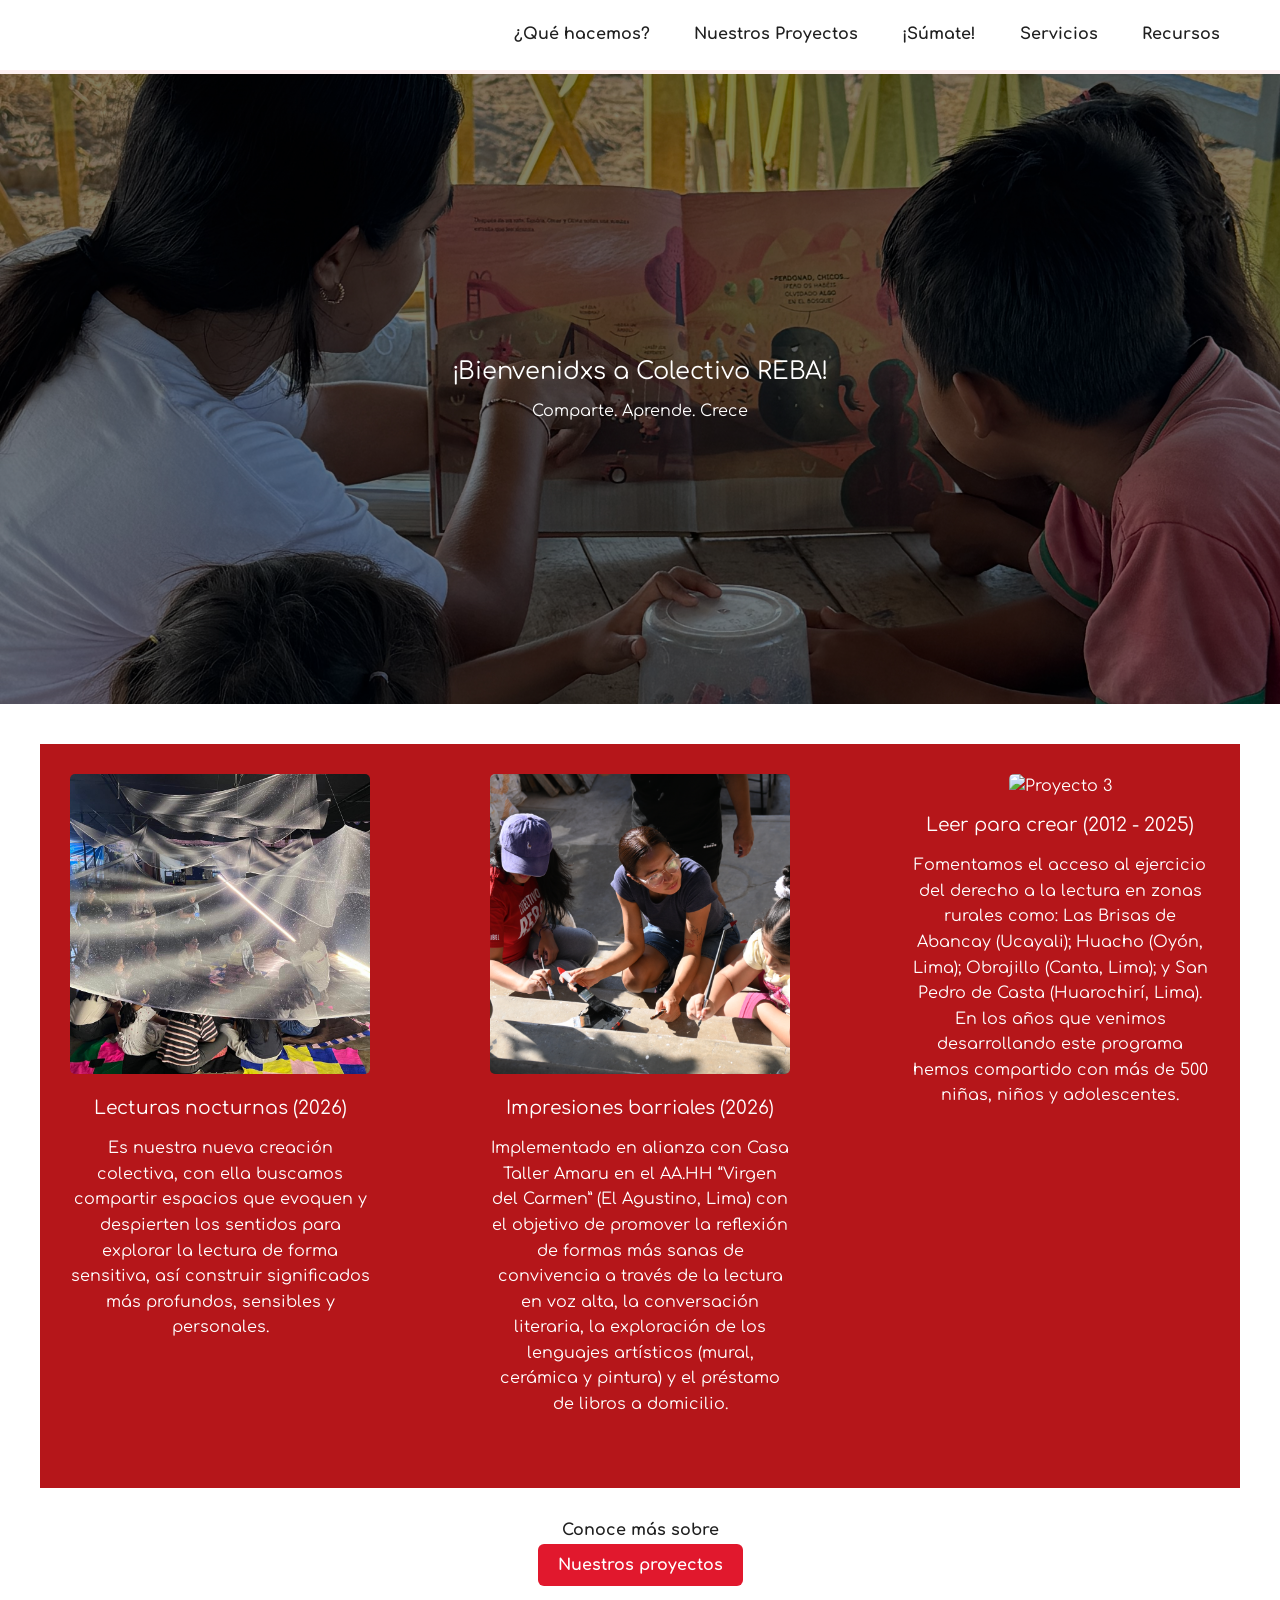
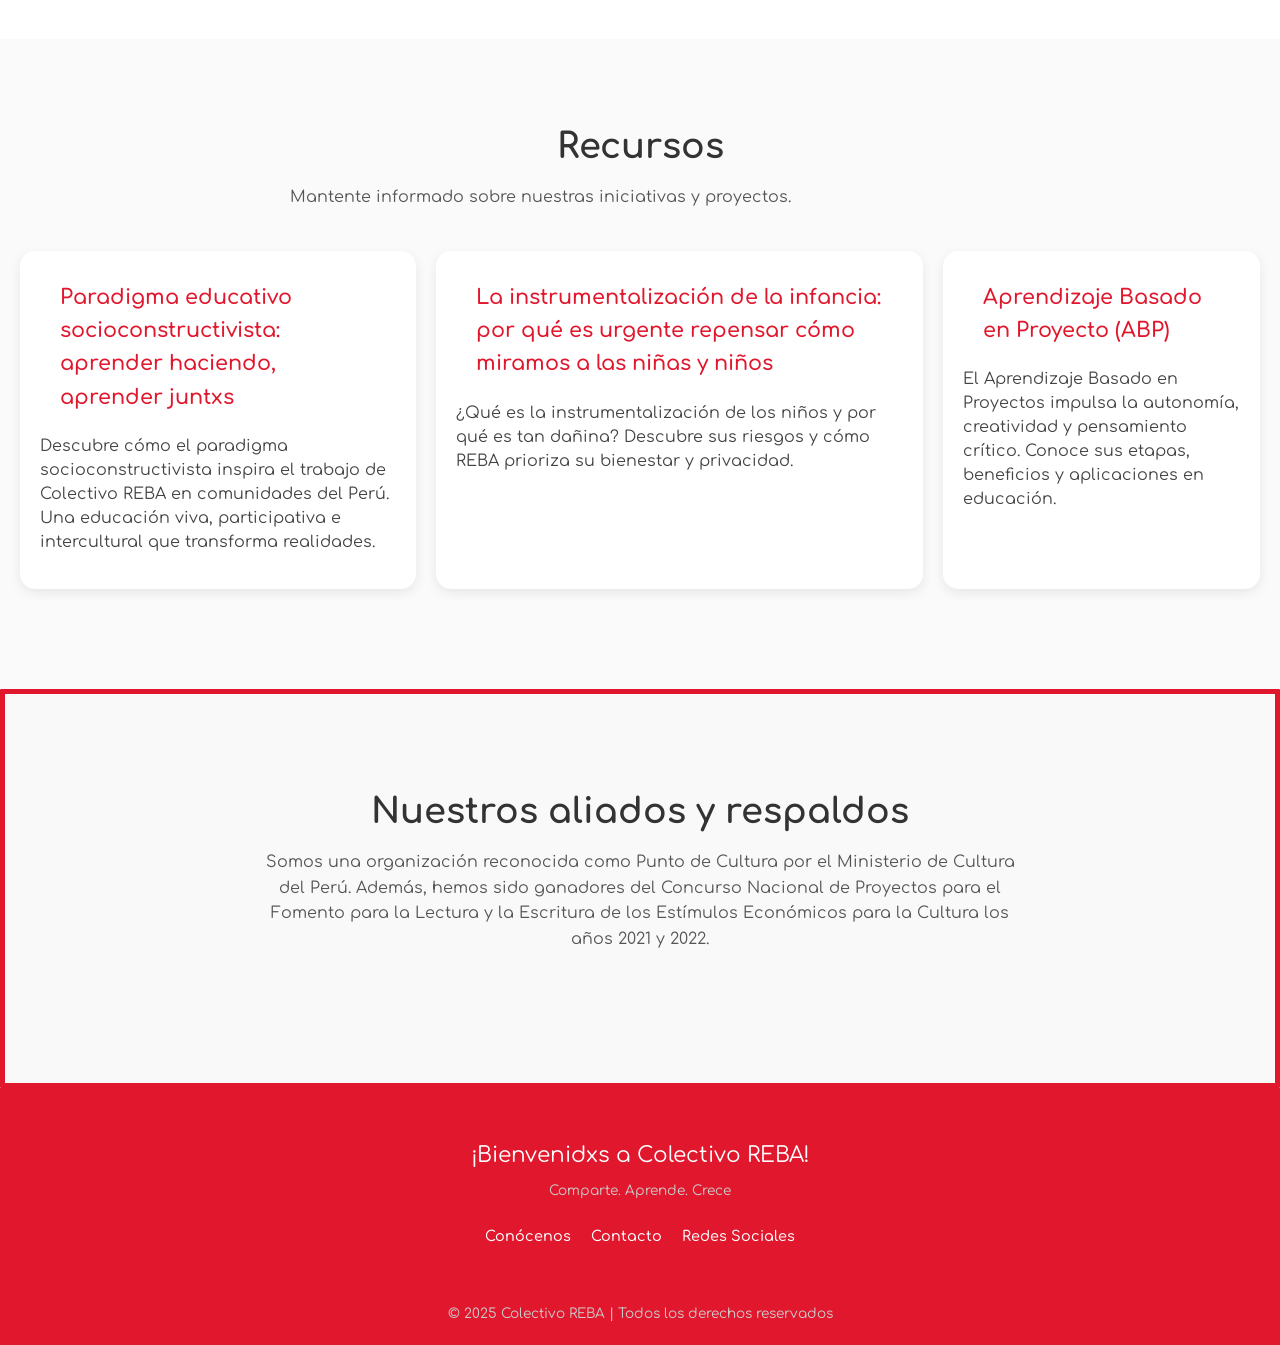
==== index.html @ f4b9afaa "Update content and styles for '¿Qué hacemos?' section and add 'Sobre Colectivo REBA' section" ====
<!DOCTYPE html>
<html lang="es">

<head>
    <meta charset="UTF-8">
    <meta name="viewport" content="width=device-width, initial-scale=1.0">
    <title>Colectivo REBA</title>
    <link rel="stylesheet" href="styles.css">
    <link rel="icon" type="image/png" href="assets/LOGO REBA E1182D.png">
</head>

<body>

    <!-- Contenedor general -->


    <!-- Header -->
    <header>
        <div class="logo">

            <img src="assets/LOGO REBA E1182D.png" alt="">

        </div>

        <button class="menu-toggle" aria-controls="main-nav" aria-expanded="false" aria-label="Abrir menú">
            <span class="hamburger"></span>
        </button>

        <nav id="main-nav" aria-hidden="true">
            <a href="quehacemos.html">¿Qué hacemos?</a>
            <a href="proyectos.html">Nuestros Proyectos</a>
            <a href="sumate.html">¡Súmate!</a>
            <a href="servicios.html">Servicios</a>
            <!-- <a href="mercadillo.html">Mercadillo REBA</a> -->
            <a href="recursos.html">Recursos</a>

        </nav>
    </header>

    <!-- Sección Hero -->
    <section class="hero hero-home">
        <div class="hero-content">
            <h1>¡Bienvenidxs a Colectivo REBA!</h1>
            <p>Comparte. Aprende. Crece</p>
            <!--  <a href="#" class="button" id="open">¡DONAR!</a>
            <div class="modal-container" id="modal-container">
                <div class="modal">
                    <img src="assets/dona.jpeg" alt="">
                    <button class="button" id="close">CERRAR</button> -->
        </div>

        </div>
        </div>
        <!-- <img src="assets/IMG_9370.jpg" alt="Imagen Representativa"> -->
    </section>

    <!-- Sección de proyectos -->
    <section class="projects">
        <div class="cards">
            <div class="card">
                <img src="assets/lecturas_noc_1.jpeg" alt="Proyecto 1">
                <h3> <b> Lecturas nocturnas (2026) </b></h3>
                <p> Es nuestra nueva creación colectiva, con ella buscamos compartir espacios que evoquen y despierten los sentidos para explorar la lectura de forma sensitiva, así construir significados más profundos, sensibles y personales.</p>
            </div>
            <div class="card">
                <img src="assets/impresiones_1.JPG" alt="Proyecto 2">
                <h3> <b>Impresiones barriales (2026) </b></h3>
                <p>Implementado en alianza con Casa Taller Amaru en el AA.HH “Virgen del Carmen” (El Agustino, Lima) con el objetivo de promover la reflexión de formas más sanas de convivencia a través de la lectura en voz alta, la conversación literaria, la exploración de los lenguajes artísticos (mural, cerámica y pintura) y el préstamo de libros a domicilio.</p>
            </div>
            <div class="card">
                <img src="assets/IMG_0182.jpg" alt="Proyecto 3">
                <h3> <b>Leer para crear (2012 - 2025)</b></h3>
                <p>Fomentamos el acceso al ejercicio del derecho a la lectura en zonas rurales como: Las Brisas de Abancay (Ucayali); Huacho (Oyón, Lima); Obrajillo (Canta, Lima); y San Pedro de Casta (Huarochirí, Lima). En los años que venimos desarrollando este programa hemos compartido con más de 500 niñas, niños y adolescentes.</p>
             </div>
            <div class="project-info">
                <p> Conoce más sobre </p>
                <a href="proyectos.html" class="button">Nuestros proyectos</a>
            </div>

        </div>


    </section>

    <!-- Sección Newsletter -->
    <section class="newsletter">
        <a class="newsletter-link" href="recursos.html">
            <h2>Recursos</h2>
        </a>
        <p>Mantente informado sobre nuestras iniciativas y proyectos.</p>
        <div class="newsletter-container">
            <div class="newsletter-card">
                <!-- <div class="image-placeholder"></div> -->
                <a href="noticias.html">
                    <h3>Paradigma educativo socioconstructivista: aprender haciendo, aprender juntxs
                    </h3>
                </a>
                <p>Descubre cómo el paradigma socioconstructivista inspira el trabajo de Colectivo REBA en comunidades
                    del Perú. Una educación viva, participativa e intercultural que transforma realidades.</p>
            </div>
            <div class="newsletter-card">
                <!--  <div class="image-placeholder"></div> -->
                <a href="noticias.html">
                    <h3>La instrumentalización de la infancia: por qué es urgente repensar cómo miramos a las niñas y
                        niños</h3>
                </a>
                <p>¿Qué es la instrumentalización de los niños y por qué es tan dañina? Descubre sus riesgos y cómo REBA
                    prioriza su bienestar y privacidad.</p>
            </div>
            <div class="newsletter-card">
                <!--  <div class="image-placeholder"></div>-->
                <a href="noticias.html">
                    <h3>Aprendizaje Basado en Proyecto (ABP)</h3>
                </a>
                <p>El Aprendizaje Basado en Proyectos impulsa la autonomía, creatividad y pensamiento crítico. Conoce
                    sus etapas, beneficios y aplicaciones en educación.
                </p>
            </div>
        </div>
        <!-- <form class="newsletter-form">
                <input type="email" placeholder="Ingresa tu correo" required>
                <button type="submit" class="button">Suscribirme</button>
            </form> -->
    </section>
    <!-- Alianzas y respaldos  -->
    <section class="partnerships">
        <h2>Nuestros aliados y respaldos </h2>
        <p>Somos una organización reconocida como Punto de Cultura por el
            Ministerio de Cultura del Perú. Además, hemos sido ganadores del Concurso Nacional de Proyectos para el
            Fomento para la Lectura y la Escritura de los Estímulos Económicos para la Cultura los años 2021 y 2022.
        </p>
    </section>


    <!-- Pie de página -->
    <footer>
        <section class="donation-section hero">
            <div class="logo">
                <img src="assets/LOGO REBA BLANCO.png" alt="">
            </div>

            <div class="hero-content">
                <h1>¡Bienvenidxs a Colectivo REBA!</h1>
                <p>Comparte. Aprende. Crece</p>

                <!-- 🔹 NUEVOS LINKS -->
                <div class="footer-links">
                    <a href="quehacemos.html">Conócenos</a>
                    <a href="mailto:colectivo.reba@gmail.com">Contacto</a>
                    <a href="https://www.instagram.com/colectivo_reba/?hl=es" target="_blank">Redes Sociales</a>
                </div>

                <!-- <a href="#" class="button" id="open-footer">¡DONAR!</a> 
                <div class="modal-container" id="modal-container2">
                    <div class="modal">
                       
                         <img src="assets/dona.jpeg" alt="">
                        <button class="button" id="close-footer">CERRAR</button>-->
            </div>
            </div>
            </div>
        </section>

        <p>© 2025 Colectivo REBA | Todos los derechos reservados</p>
    </footer>



    <script src="script.js" defer></script>

</body>

</html>
---- styles.css ----
@import url('https://fonts.googleapis.com/css2?family=Comfortaa:wght@300..700&display=swap');

/* Reset básico */
* {
    margin: 0;
    padding: 0;
    box-sizing: border-box;
    font-family: "Comfortaa", sans-serif;
    font-optical-sizing: auto;
    font-weight: 400;
    font-style: normal;
}

/* Estilos generales */
body {
    background: #ffffff;
    color: var(--reba-dark);
    width: 100%;
    height: auto;
    min-height: 100%;
    line-height: 1.6;
    -webkit-font-smoothing: antialiased;
}

/* Variables de color del proyecto */
:root {
    --reba-red: #E1182D;
    --reba-red-dark: #B5161A;
    --reba-dark: #1f1f1f;
    --reba-warm-1: #FFF8E6;
    --reba-warm-2: #FFF3DC;
    --reba-cool-1: #EEF7FF;
    --reba-cool-2: #E6F4FF;
    --reba-muted: #6b6b6b;
}

/* HEADER: fondo blanco y borde inferior rojo tenue (como shadow) */
header {
    display: flex;
    align-items: center;
    justify-content: space-between; /* por defecto en pantallas pequeñas se permite separación */
    gap: 16px;
    padding: 12px 16px;
    background: #ffffff;
    border-bottom: 4px solid rgba(225,24,45,0.06);
    box-shadow: 0 2px 8px rgba(0,0,0,0.03);
}

.logo img {
    width: 120px;
    height: auto;
}

nav {
    display: flex;
    gap: 20px;
}

nav a {
    text-decoration: none;
    color: var(--reba-dark);
    font-weight: 700;
    padding: 10px 12px;
    display: inline-block;
    border-radius: 6px;
}

nav a:hover, nav a.active {
    color: #D71920;
    background: rgba(225,24,45,0.06);
}

/* Nav desplegable en móvil: fondo blanco puro */
nav[aria-hidden="false"] {
    background: #ffffff; /* fondo blanco neutro */
    box-shadow: 0 8px 20px rgba(31,31,31,0.06);
    padding: 12px 16px;
    border-radius: 6px;
}

nav {
    background: transparent; /* asegurar que por defecto sea transparente */
}

nav a {
    color: var(--reba-dark);
}

nav a.active {
    color: var(--reba-red);
    background: rgba(225,24,45,0.06);
}

/* Asegurar que el botón hamburguesa se transforme claramente en una X */
.menu-toggle {
    display: none; /* sigue oculto en escritorio */
    background: transparent;
    border: none;
    cursor: pointer;
    width: 48px;
    height: 48px;
    align-items: center;
    justify-content: center;
    padding: 8px;
    z-index: 60; /* encima de otros elementos */
}

.menu-toggle .hamburger {
    width: 28px;
    height: 3px; /* barra más gruesa para mejor visibilidad */
    background: var(--reba-dark);
    display: block;
    position: relative;
    border-radius: 2px;
}

.menu-toggle .hamburger::before,
.menu-toggle .hamburger::after {
    content: '';
    position: absolute;
    left: 0;
    width: 28px;
    height: 3px;
    background: var(--reba-dark);
    border-radius: 2px;
    transition: transform 0.28s cubic-bezier(.4,0,.2,1), top 0.28s cubic-bezier(.4,0,.2,1), opacity 0.2s linear;
    display: block;
}
.menu-toggle .hamburger::before { top: -9px; }
.menu-toggle .hamburger::after  { top: 9px; }

/* Estado abierto: X claramente visible */
.menu-toggle[aria-expanded="true"] .hamburger { background: transparent; }
.menu-toggle[aria-expanded="true"] .hamburger::before {
    transform: rotate(45deg);
    top: 0;
}
.menu-toggle[aria-expanded="true"] .hamburger::after {
    transform: rotate(-45deg);
    top: 0;
}

.menu-toggle:focus-visible {
    outline: 3px solid rgba(215,25,32,0.18);
    outline-offset: 4px;
}

/* Menú móvil más compacto */
@media (max-width: 900px) {
    .menu-toggle { display: flex; }

    nav { display: none; }
    nav[aria-hidden="false"] { display: flex; flex-direction: column; gap: 8px; padding: 8px 12px; }
    header { align-items: center; }

    /* reducir padding de enlaces del nav móvil */
    nav[aria-hidden="false"] a {
        padding: 8px 10px;
        margin: 0;
        font-size: 1rem;
        text-align: center;
    }

    /* reducir espacio entre items y compactar el contenedor */
    .menu-toggle { width: 44px; height: 44px; }
}

/* HERO */
.hero {
    position: relative;
    display: flex;
    align-items: center;
    justify-content: center;
    color: white;
    text-align: center;
    min-height: 50vh;
    height: auto;
    padding: 20px 0;
    width: 100%;
    background-size: cover;
    background-position: center;
}

.hero::before {
    content: "";
    position: absolute;
    top: 0;
    left: 0;
    width: 100%;
    height: 100%;
    background: rgba(0, 0, 0, 0.5); /* Ajusta el color y la opacidad aquí */
}
/* .hero img {
    max-width: fit-content;
    height: 50vh;
} */

/* .hero-home {
    background: url('assets/IMG_9370.jpg') no-repeat center center/contain;
} */
.hero-home {
  background-image: url('assets/PORTADA.jpg');
  background-repeat: no-repeat;
  background-attachment: fixed;  
  background-position: center 50%;
}
.hero2-home{
 background-image: url('assets/quehacemos2.PNG');
  background-repeat: no-repeat;
  background-attachment: fixed;
  background-position: center center;
}
.hero3-home{
 background-image: url('assets/Horizontal\ .jpg');
  background-repeat: no-repeat;
  background-attachment: fixed;
  background-position: center center;
}

.hero4-home{
 background-image: url('assets/Original.jpeg');
  background-repeat: no-repeat;
  background-attachment: fixed;
  background-position: center center;
}

.hero5-home{
 background-image: url('assets/quehacemos_original.JPG');
  background-repeat: no-repeat;
  background-attachment: fixed;
  background-position: center center;
}
.hero-content {
    display: flex;
    padding: 20px;
    border-radius: 10px;
    position: relative;
    flex-direction: column;
    gap: 8px;
    z-index: 1; /* Para que el texto esté por encima del overlay */
    width: 90%;
    max-width: 900px;
    margin: 0 auto;
}

.hero .button {
    background-color: white;
    color: black;
    padding: 12px 20px;
    border: none;
    cursor: pointer;
    font-weight: bold;
    border-radius: 5px;
    text-transform: uppercase;
    margin-top: 20px;
    transition: background 0.3s ease;
}
.hero .button:hover {
    background-color: #D71920;
    color: white;
}

.modal-container{
    position: fixed;
    top: 0;
    left: 0;
    width: 100%;
    height: 100%;
    background: rgba(0, 0, 0, 0.8);
    display: flex;
    justify-content: center;
    align-items: center;
    visibility: hidden;
    opacity: 0;
    transition: opacity 0.3s ease, visibility 0.3s ease;
}

.show{
    pointer-events: auto;
    visibility: visible;
    opacity: 1;
}
.modal{
    background: white;
    padding: 20px;
    border-radius: 10px;
    max-width: 80%;
    max-height: 80%;
    overflow: auto;
}
.modal img{
    width: 70%;
    height: auto;
    border-radius: 10px;
}

/* SECCIÓN DE PROYECTOS */
.projects {
    padding: 40px;
    text-align: center;
    width: 100%;
}

.cards {
    display: flex;
    justify-content: space-around;
    gap: 20px;
    flex-wrap: wrap;
    background-color: var(--reba-red-dark);
}

.card {
  /*  background-color: #666;*/
    color: white;
    padding: 30px;
    width: 30%;
    text-align: center;
    border-radius: 10px;
    min-height: 500px;
}

.card img {
    width: 100%;
    aspect-ratio: 1 / 1;
    object-fit: cover;
    border-radius: 5px;
}

.card h3 {
    margin: 12px 0;
    
}
/* SECCIÓN NEWSLETTER */
.newsletter {
    text-align: left;
    padding: 80px 20px;
     background-color: #fafafa
}

.newsletter h2 {
    font-size: 2.2rem;
  color: #333;
  margin-bottom: 10px;
  font-weight: 700;
  text-align: center;
}


.newsletter p {
  color: #555;
  max-width: 700px;
  margin: 0 auto 40px auto;
  font-size: 1rem;
  line-height: 1.6;
}

.newsletter a {
  color: #E1182D;
  text-decoration: none;
  font-weight: 700;
}

.newsletter a:hover {
  text-decoration: underline;
}

/* Grid de boletines */
.newsletter-grid {
  display: flex;
  flex-wrap: wrap;
  gap: 30px;
  justify-content: flex-start;
  align-items: stretch;
  padding: 0 20px;
}

.newsletter-container {
    display: flex;
    justify-content: left;
    gap: 20px;
    margin: 20px 0;
}

.newsletter-card {
   background-color: #fff;
  border-radius: 15px;
  box-shadow: 0 4px 12px rgba(0,0,0,0.08);
  padding: 20px;
  text-align: left;
  transition: transform 0.3s ease, box-shadow 0.3s ease;
  display: flex;
  flex-direction: column;
  align-items: flex-start;
  /* text-align: left; */
}


.newsletter-card:hover {
  transform: translateY(-5px);
  box-shadow: 0 6px 18px rgba(0,0,0,0.1);
}

.newsletter-card h3 {
  color: #E1182D; /* Color institucional REBA */
  font-size: 1.3rem;
  margin-bottom: 10px;
  font-weight: 600;
    text-align: left; /* ✅ esto sí mantiene la alineación a la izquierda */
}

.newsletter-card p {
 color: #444;
  line-height: 1.5;
  margin-bottom: 15px;
  text-align: left; /* ✅ esto sí mantiene la alineación a la izquierda */
  display: block;
}

.newsletter-card a {
  display: inline-block;
  color: #fff;
  /*background-color: #E1182D;*/
  padding: 10px 20px;
  border-radius: 8px;
  text-decoration: none;
  font-weight: 500;
  transition: background 0.3s ease, color 0.3s ease;
}

.newsletter-card a:hover {
  background-color: #b71224;
  
}
.newsletter-card a:hover h3 {
  color: #fff;
}
@media (max-width: 768px) {
  .newsletter {
    padding: 60px 10px;
  }

  .newsletter h2 {
    font-size: 1.8rem;
  }

  .newsletter-card {
    padding: 20px;
  }
}
.image-placeholder {
    width: 100%;
    height: 150px;
    background-color: #ddd;
    border-radius: 5px;
    margin-bottom: 10px;
}

.newsletter-form {
    margin-top: 20px;
    display: flex;
    justify-content: center;
    gap: 10px;
    flex-wrap: wrap;
}

.newsletter-form input {
    padding: 10px;
    width: 320px;
    max-width: 100%;
    border: 1px solid #ccc;
    border-radius: 5px;
    margin-right: 10px;
}

.newsletter-form .button {
    padding: 10px 20px;
    border: none;
    background-color: #D71920;
    color: white;
    border-radius: 5px;
    cursor: pointer;
}

.newsletter-form .button:hover {
    background-color: #b5161a;
}

/* SECCIÓN DE IMÁGENES Y CÍRCULOS */
.half-moon {
    width: 100%;
    height: auto;
    object-fit: cover;
    border-radius: 5px; /* pequeño radio opcional, cambiar o quitar si no se desea */
    clip-path: none; /* asegurar que no haya recorte */
}

.image-section {
    background: transparent !important; /* sin fondo de banda */
    max-width: 1100px; /* sigue centrada */
    margin: 0 auto;
    padding: 24px 16px;
    display: flex;
    flex-wrap: wrap;
    justify-content: center;
    gap: 20px;
}

.image-box {
    background-color: #dddddd; /* fondo gris limitado a la caja */
    flex: 1 1 280px; /* base más pequeño */
    max-width: 320px; /* no se expandirá más */
    min-width: 240px;
    border-radius: 6px;
    padding: 12px;
    box-sizing: border-box;
    display: flex;
    align-items: center;
    justify-content: center;
}

.image-box img {
    width: 100%;
    height: 220px; /* altura uniforme */
    object-fit: cover; /* recorta para mantener proporción */
    border-radius: 6px;
    display: block;
}

/* Agrandar cajas en pantallas medianas/grandes */
@media (min-width: 900px) {
    .mission-content, .vision-content {
        max-width: 920px; /* más ancho para pantallas grandes */
        padding: 36px;
    }

    .image-section {
        max-width: 1400px; /* sección de imágenes más amplia */
        gap: 28px;
        padding: 32px 16px;
    }

    .image-box {
        flex: 1 1 340px;
        max-width: 420px; /* cajas de imagen más grandes */
        min-width: 300px;
        padding: 16px;
    }

    .image-box img {
        height: 300px; /* mayor altura para imágenes */
    }
}



@media (min-width: 1200px) {
    .mission-content, .vision-content {
        max-width: 1100px; /* aún más ancho en pantallas muy grandes */
        padding: 44px;
    }

    .image-section {
        max-width: 1600px;
    }

    .image-box {
        max-width: 480px;
    }

    .image-box img {
        height: 340px;
    }
}

/* SECCIÓN VIDEO */
.video-section {
    display: flex;
    justify-content: center;
    align-items: center;
    padding: 40px;
    background-color: #f5f5f5;
}

.video-section video {
    width: 80%;
    max-width: 800px;
    border-radius: 10px;
}

/* Estilos para video embebido dentro de cada proyecto */
.project-video {
    position: relative;
    width: 100%;
    padding-top: 56.25%; /* 16:9 aspect ratio */
    overflow: hidden;
    border-radius: 8px;
    background: #000;
}
.project-video iframe {
    position: absolute;
    top: 0;
    left: 0;
    width: 100%;
    height: 100%;
    border: 0;
}

@media (max-width: 600px) {
    .project-video { padding-top: 56.25%; }
}

/* SECCIÓN PASOS */
.steps {
    text-align: center;
    padding: 40px;
}

.step-container {
    display: flex;
    justify-content: center;
    gap: 30px;
    flex-wrap: wrap;
}

.step {
    width: 200px;
    text-align: center;
}

.step img {
    width: 100%;
    border-radius: 50%;
}

/* SECCIÓN TESTIMONIOS */
.testimonials {
    background-color: #333;
    color: white;
    text-align: center;
    padding: 60px 20px;
}

.testimonial-container {
    display: flex;
    justify-content: center;
    gap: 30px;
    flex-wrap: wrap;
}

.testimonial {
    background-color: #555;
    padding: 20px;
    border-radius: 10px;
    width: 40%;
    max-width: 400px;
}
.testimonial img{
    width: 50%;
    border-radius: 10%;  
}
.carousel {
    position: relative;
    width: 100%;
    max-width: 1200px;
    margin: auto;
    overflow: hidden;
}
.carousel-container {
    display: flex;
    transition: transform 0.5s ease-in-out;
    width: 100%; /* Ajuste según la cantidad de imágenes */
}

.slide {
    width: 100%;
    flex: 0 0 100%;
}
.carousel img {
    width: 100%;
    max-width: 400px;
    height: 260px;
    object-fit: cover;
    margin: 0 10px;
    border-radius: 8px;
}
.prev, .next {
    position: absolute;
    top: 50%;
    transform: translateY(-50%);
    background-color: rgba(0,0,0,0.5);
    color: white;
    border: none;
    padding: 8px 12px;
    cursor: pointer;
}
.prev { left: 10px; }
.next { right: 10px; }

.dots { margin-top: 12px; }
.dot { width: 10px; height: 10px; background: gray; display: inline-block; margin: 0 6px; border-radius: 50%; cursor: pointer; }
.dot.active { background: black; }

.products {
    padding: 20px;
    text-align: center;
}
.product-grid {
    display: grid;
    grid-template-columns: repeat(4, 1fr);
    gap: 20px;
    max-width: 1200px;
    margin: auto;
}
.product {
    background: #f5f5f5;
    padding: 15px;
    border-radius: 10px;
    box-shadow: 0 4px 6px rgba(0, 0, 0, 0.1);
}
.product img {
    width: 100%;
    border-radius: 10px;
}
.product button {
    margin-top: 10px;
    padding: 10px;
    background: black;
    color: white;
    border: none;
    cursor: pointer;
    border-radius: 5px;
}
.product button:hover {
    background: gray;
}

/* Estilos específicos para los proyectos (reemplazan el uso previo de .product) */
.project {
    background: #f5f5f5;
    padding: 16px;
    border-radius: 10px;
    box-shadow: 0 6px 14px rgba(0,0,0,0.06);
    display: flex;
    flex-direction: column;
    gap: 12px;
    text-align: left;
    height: min-content;
}

.project h3 {
    margin: 6px 0;
    font-size: 1.1rem;
    color: var(--reba-dark);
}

.project .short-desc {
    color: var(--reba-muted);
    font-size: 0.98rem;
}

.project .full-desc {
    color: var(--reba-dark);
    font-size: 0.95rem;
}

/* Carrusel dentro de cada proyecto: por defecto muestra una imagen grande; al hover/focus muestra 3 miniaturas */
.project-carousel {
    position: relative;
   width: 100%;
   /* height: 50%; */
  overflow: hidden;
  border-radius: 12px;
  /* margin-top: 8px; */
  background: #eaeaea;
}

.project-carousel .carousel-images {
    display: flex;
    /* gap: 8px; */
    transition: transform 0.8s ease;
    /* will-change: transform; */
    width: 100%;
    height: 100%;
}

.project-carousel .carousel-images img {
    
  flex: 0 0 100%;
  flex-shrink: 0;
  width: 50px;
  height: 50rem; /* 🔹 No fuerza altura */
  object-fit: cover;
  border-radius: 6px;
  display: block;
}
.carousel-dots {
  display: flex;
  justify-content: center;
  gap: 6px;
  position: absolute;
  bottom: 10px;
  width: 100%;
}

.carousel-dot {
  width: 10px;
  height: 10px;
  border-radius: 50%;
  background-color: rgba(255, 255, 255, 0.6);
  cursor: pointer;
  transition: background-color 0.3s ease;
}

.carousel-dot.active {
  background-color: rgba(255, 255, 255, 0.95);
}


@media (max-width: 600px) {
    .project-carousel { height: 160px; }
    .project-carousel .carousel-images img { height: 160px; }
}

/* SECCIÓN MISIÓN Y VISIÓN */
/* SECCIÓN ABOUT */
.about {
    background: #e6e6e6;
    color: var(--reba-dark);
    padding: 48px 16px;
    border-top: 1px solid rgba(0,0,0,0.04);
}

.about-content {
    background: inherit;
    max-width: 1100px;
    margin: 0 auto;
    padding: 28px;
    border-radius: 8px;
    box-shadow: 0 6px 18px rgba(31,31,31,0.04);
}

.about-content h2 {
    font-weight: 800;
    font-size: 1.8rem;
    color: var(--reba-red);
    margin-bottom: 12px;
}

.about-content p {
    color: var(--reba-muted);
    line-height: 1.6;
    margin: 8px 0;
}
.mission, .vision {
    background: transparent !important;
    padding: 40px 16px;
}

.mission-content, .vision-content {
    background: inherit; /* mantenido por reglas previas que definen colores */
    max-width: 1100px; /* ancho limitado de la caja */
    margin: 0 auto;
    padding: 28px; /* fondo y padding internos */
    border-radius: 8px;
    box-shadow: 0 6px 18px rgba(31,31,31,0.04);
}

/* Títulos en Misión y Visión en negrita */
.mission-content h2,
.vision-content h2 {
    font-weight: 800; /* más peso para negrita marcada */
    font-size: 1.8rem;
}

@media (max-width: 600px) {
    .mission-content h2,
    .vision-content h2 {
        font-size: 1.4rem;
    }
}

/* Ajuste: hacer que las cajas de Misión/Visión coincidan con el ancho de la sección de imágenes */
.mission-content, .vision-content {
    /* ancho por defecto alineado al de .image-section */
    max-width: 1100px; /* mismo valor base que .image-section */
    margin: 0 auto;
    padding: 28px;
    border-radius: 8px;
    box-shadow: 0 6px 18px rgba(31,31,31,0.04);
}

@media (min-width: 900px) {
    .mission-content, .vision-content {
        max-width: 1400px; /* coincide con .image-section en >=900px */
        padding: 36px;
    }
}

@media (min-width: 1200px) {
    .mission-content, .vision-content {
        max-width: 1600px; /* coincide con .image-section en >=1200px */
        padding: 44px;
    }
}

/* Diferenciar ligeramente la caja de visión con otro gris */
.vision-content {
    background: #dddddd;
}

@media (max-width: 900px) {
    .mission-content, .vision-content {
        max-width: 100%;
        padding: 18px;
        box-shadow: none;
    }
    .mission, .vision { padding: 28px 0; }
}

/* Misión y Visión — fondos grises similares a las imágenes */
.mission {
    background: #e6e6e6; /* tono gris suave, similar a .image-box (#ddd) */
    color: var(--reba-dark);
    padding: 48px 16px;
    border-top: 1px solid rgba(0,0,0,0.04);
}

.vision {
    background: #dddddd; /* otro gris suave para diferenciarlas ligeramente */
    color: var(--reba-dark);
    padding: 48px 16px;
    border-top: 1px solid rgba(0,0,0,0.04);
}

@media (max-width: 600px) {
    header {
        padding: 12px 16px;
    }

    .logo img {
        width: 110px;
    }

    nav {
        flex-direction: column;
        gap: 8px;
        align-items: center;
    }

    .hero {
        padding: 36px 16px;
    }

    .hero-content h1 {
        font-size: 1.6rem;
    }

    .hero-content p {
        font-size: 1rem;
    }

    .cards, .newsletter-container, .testimonial-container {
        flex-direction: column;
        align-items: center;
    }

    .card, .newsletter-card, .testimonial, .image-box {
        width: 100%;
    }

    .product-grid {
        grid-template-columns: repeat(2, 1fr);
    }

    .newsletter-form {
        flex-direction: column;
        align-items: stretch;
    }

    .newsletter-form input, .newsletter-form .button {
        width: 100%;
    }

    footer {
        font-size: 0.9rem;
        padding: 20px;
    }

    .prev, .next {
        padding: 8px;
    }
}

/* En pantallas grandes usar todo el ancho disponible */
@media (min-width: 1200px) {
    .container {
        max-width: none; /* permitir ancho completo */
        width: 100%;
        padding: 0 24px; /* pequeño padding lateral */
    }

    header {
        padding: 12px 48px; /* menos padding izquierdo para acercar el nav al borde */
    }

    .hero {
        min-height: 70vh; /* hero más alto en pantallas grandes */
        padding: 40px 0;
    }

    .cards {
        justify-content: space-between;
    }

    .product-grid {
        max-width: none;
    }
}

/* Preferencias de reducción de movimiento (accesibilidad) */
@media (prefers-reduced-motion: reduce) {
    * {
        transition: none !important;
        animation: none !important;
    }
}

/* Pequeños ajustes para interacción táctil */
a, button, input {
    -webkit-tap-highlight-color: rgba(0,0,0,0.06);
}

/* Nuestro enfoque (estilos) */
.approach {
    padding: 40px 16px;
}

.approach-content {
    max-width: 1100px;
    margin: 0 auto;
    background: #f7f7f7;
    padding: 28px;
    border-radius: 8px;
    box-shadow: 0 6px 18px rgba(31,31,31,0.04);
    color: var(--reba-dark);
}

.approach h2 {
    color: var(--reba-red);
    margin-bottom: 12px;
}

.approach p, .approach li {
    color: var(--reba-muted);
    line-height: 1.6;
    margin: 8px 0;
}

.approach ol {
    padding-left: 20px;
}

@media (max-width: 900px) {
    .approach-content { max-width: 100%; padding: 18px; box-shadow: none; }
}

/* Footer siempre negro */
/* --- FOOTER REBA AJUSTADO --- */
footer {
  background-color: var(--reba-red) !important;
  color: #fff !important;
  text-align: center;
  padding: 30px 16px 20px; /* 🔹 reduce altura superior e inferior */
  font-size: 0.9rem;
  width: 100%;
  display: flex;
  flex-direction: column;
  align-items: center;
  justify-content: center;
  gap: 20px; /* espacio entre logo y texto */
}

/* Centrar la sección de donación (que incluye el logo) */
footer .donation-section {
  background: #E1182D;
  min-height: auto; /* quita altura innecesaria */
  display: flex;
  flex-direction: column;
  align-items: center;
  justify-content: center;
  padding: 0; /* elimina espacios internos grandes */
  text-align: center;
}

/* Centrar y reducir el logo */
footer .donation-section .logo img {
  width: 140px; /* 🔹 ajusta tamaño */
  height: auto;
  display: block;
  margin: 0 auto;
  filter: brightness(0) invert(1);
}

/* Ajustar el texto del footer */
footer p {
  margin: 0;
  color: #ccc;
  font-size: 0.85rem;
}

/* SECCIÓN VOLUNTARIOS */
.volunteer {
    padding: 36px 16px;
    background: #f8f8f8;
}

.volunteer-content {
    max-width: 900px;
    margin: 0 auto;
    text-align: center;
}

.volunteer h2 {
    color: var(--reba-red);
    margin-bottom: 12px;
    font-weight: 700;
}

.volunteer .button {
    margin-top: 16px;
    display: inline-block;
    padding: 12px 20px;
    background: var(--reba-red);
    color: #fff;
    border-radius: 6px;
    text-decoration: none;
    font-weight: 700;
    transition: background 0.2s ease, color 0.2s ease, transform 0.08s ease;
}

.volunteer .button:hover,
.volunteer a.button:hover {
    background: #000; /* se vuelve negro al pasar el cursor */
    color: #fff;
}

.volunteer .button:active,
.volunteer a.button:active {
    transform: translateY(1px);
}

.volunteer .button:focus-visible,
.volunteer a.button:focus-visible {
    outline: 3px solid rgba(215,25,32,0.18);
    outline-offset: 3px;
}

@media (max-width: 600px) {
    .volunteer-content { padding: 0 12px; }
}

/* SECCIÓN CARRUSEL */
.carousel-section {
    padding: 28px 16px;
    max-width: 1200px;
    margin: 0 auto;
    text-align: center;
}
.carousel-header .button {
    background: var(--reba-red);
    color: white;
    padding: 10px 18px;
    border-radius: 6px;
    text-decoration: none;
    font-weight: 700;
}

.carousel {
    position: relative;
    margin-top: 18px;
}
.carousel-container {
    display: flex;
    transition: transform 0.5s ease-in-out;
}
.carousel img {
    width: 100%;
    max-width: 400px;
    height: 260px;
    object-fit: cover;
    margin: 0 10px;
    border-radius: 8px;
}
.prev, .next {
    background-color: rgba(0,0,0,0.5);
    color: white;
    border: none;
    padding: 8px 12px;
    cursor: pointer;
    position: absolute;
    top: 50%;
    transform: translateY(-50%);
}
.prev { left: 10px; }
.next { right: 10px; }

.dots { margin-top: 12px; }
.dot { width: 10px; height: 10px; background: gray; display: inline-block; margin: 0 6px; border-radius: 50%; cursor: pointer; }
.dot.active { background: black; }

@media (max-width: 600px) {
    .carousel img { height: 180px; max-width: 260px; }
}

/* SECCIÓN BIBLIOTECA */
.library {
    padding: 28px 16px;
    text-align: center;
    background: #fff;
}

.library .button {
    background: var(--reba-red);
    color: #fff;
    padding: 12px 20px;
    border-radius: 6px;
    text-decoration: none;
    font-weight: 700;
}

.library .button:hover { background: #000; }

/* SECCIÓN TRABAJA CON NOSOTROS */
.work-with-us {
    padding: 28px 16px;
    background: #f5f5f5;
}

.work-content {
    max-width: 1100px;
    margin: 0 auto;
    text-align: center;
}

.work-content h2 { color: var(--reba-red); margin-bottom: 10px; }
.work-content p { color: var(--reba-muted); line-height: 1.6; }

.virtual-library{
 padding: 28px 16px;
    text-align: center;

}

.virtual-library .button {
    background: var(--reba-red);
    /* color: #fff; */
    padding: 12px 20px;
    border-radius: 6px;
    text-decoration: none;
    font-weight: 700;
}

.virtual-library2 .button {
    background: var(--reba-red);
    color: #fff;
    padding: 12px 20px;
    border-radius: 6px;
    text-decoration: none;
    font-weight: 700;
    position: relative;
    top : 10px;
}

.virtual-library .button:hover { background: #000; }

.project-info {
    
    padding: 30px 16px;
    text-align: center;
    background: #fff;
    width: 100%;
    margin-top: 20px;
}

.project-info p {
    font-weight: 800;
}

.project-info .button {
    background: var(--reba-red);
     color: #fff; 
    padding: 12px 20px;
    border-radius: 6px;
    text-decoration: none;
    font-weight: 700;
    position: relative;
    top: 10px
;
}



.project-info .button:hover { background: #000; }
.steps .library .trayectoria a {
    background: var(--reba-red);
    color: #ffffff;
    padding: 12px 20px;
    border-radius: 6px;
    text-decoration: none;
    font-weight: 700;
    position: relative;
    top: 10px;
}

@media (max-width: 600px) {
    .work-content { padding: 0 12px; }
}

.project .virtual-library{
    margin-top: 12px;
    text-align: center;
    background: none;
}


/* Ajuste: forzar que los artículos de proyectos estén en columna (uno debajo del otro) */
.product-grid {
    display: grid;
    grid-template-columns: 1fr;
    gap: 20px;
    max-width: 900px;
    margin: 0 auto;
}

/* Layout del header: usar flex para controlar posicionamiento del logo y nav */
header {
    display: flex;
    align-items: center;
    justify-content: space-between; /* por defecto en pantallas pequeñas se permite separación */
    gap: 16px;
    padding: 12px 16px;
}

/* Asegurar que el logo quede a la izquierda y el nav siga después del logo */
.logo { display: flex; align-items: center; }

/* En pantallas grandes queremos que el nav permanezca a la izquierda junto al logo (no centrado) */
@media (min-width: 1200px) {
    header {
        justify-content: space-between; /* logo a la izquierda, nav a la derecha */
        padding: 12px 48px;
    }

    /* Mantener el toggle oculto en pantallas grandes */
    .menu-toggle { display: none; }

    nav {
        display: flex; /* asegurarse que sea horizontal */
        margin-left: auto; /* empuja el nav a la derecha */
        gap: 20px;
    }
}
/* ===========================
   HERO DE SERVICIOS
   =========================== */
.hero-servicios {
  position: relative;
  width: 100%;
  background: url("assets/IMG_0169.jpg") center center / cover no-repeat;
  display: flex;
  align-items: center;
  justify-content: center;
  color: white;
  text-align: center;
  padding: 100px 20px; /* 🔹 define el alto del hero con espacio interior */
  box-sizing: border-box;
}

.hero-servicios-overlay {

  padding: 60px 20px;
  border-radius: 10px;
  max-width: 800px;
}

.hero-servicios h1 {
  font-size: 2.5rem;
  font-weight: 700;
  margin-bottom: 15px;
}

.hero-servicios p {
  font-size: 1.2rem;
  max-width: 700px;
  margin: 0 auto;
  line-height: 1.5;
}

@media (max-width: 768px) {
  .hero-servicios {
    padding: 60px 20px;
  }
  .hero-servicios h1 {
    font-size: 1.8rem;
  }
  .hero-servicios p {
    font-size: 1rem;
  }
}

/* ===========================
   SECCIÓN SERVICIOS
   =========================== */
.servicios {
  padding: 80px 20px;
  background-color: #fff;
  text-align: center;
}

.servicios h2 {
  font-size: 2.2rem;
  color: #333;
  margin-bottom: 10px;
  font-weight: 700;
}

.servicios p {
  color: #555;
  max-width: 750px;
  margin: 0 auto 40px auto;
  font-size: 1rem;
  line-height: 1.6;
}

.servicios-grid {
  display: grid;
  grid-template-columns: repeat(auto-fit, minmax(320px, 1fr));
  gap: 40px;
  justify-content: center;
  padding: 0 20px;
}

.servicio-card {
  background-color: #fafafa;
  border-radius: 15px;
  box-shadow: 0 4px 12px rgba(0,0,0,0.08);
  padding: 30px;
  text-align: left;
  transition: transform 0.3s ease, box-shadow 0.3s ease;
}

.servicio-card:hover {
  transform: translateY(-5px);
  box-shadow: 0 6px 18px rgba(0,0,0,0.1);
}

.servicio-card h3 {
  color: #E1182D;
  font-size: 1.5rem;
  margin-bottom: 15px;
  font-weight: 600;
}

.servicio-card p {
  color: #444;
  line-height: 1.6;
  margin-bottom: 20px;
}

.servicio-card .button {
  display: inline-block;
  color: #fff;
  background-color: #E1182D;
  padding: 10px 25px;
  border-radius: 8px;
  text-decoration: none;
  font-weight: 500;
  transition: background 0.3s ease;
}

.servicio-card .button:hover {
  background-color: #b71224;
}

@media (max-width: 768px) {
  .servicios {
    padding: 60px 15px;
  }

  .servicio-card {
    padding: 25px;
  }
}

.partnerships {
  padding: 80px 20px;
  background-color: #f9f9f9;
  text-align: center;
  border-color: var(--reba-red-dark) 10px solid;
}

.partnerships {
  padding: 90px 20px;
  background-color: #f9f9f9;
  text-align: center;
  border: 5px solid var(--reba-red);
  border-radius: 1px;
}

.partnerships h2 {
  font-size: 2.2rem;
  color: #333;
  margin-bottom: 10px;
  font-weight: 700;
}

.partnerships p {
  color: #555;
  max-width: 750px;
  margin: 0 auto 40px auto;
  font-size: 1rem;
  line-height: 1.6;
}

/* --- Enlaces del footer --- */
.footer-links {
  display: flex;
  gap: 20px;
  justify-content: center;
  align-items: center;
  margin: 15px 0;
  flex-wrap: wrap;
}

.footer-links a {
  color: #fff;
  text-decoration: none;
  font-weight: 500;
  transition: color 0.3s ease;
}

.footer-links a:hover {
  color: #E1182D; /* tono rojo REBA */
}
footer .hero::before,
footer .donation-section.hero::before {
    background: none;
    content: none;
}
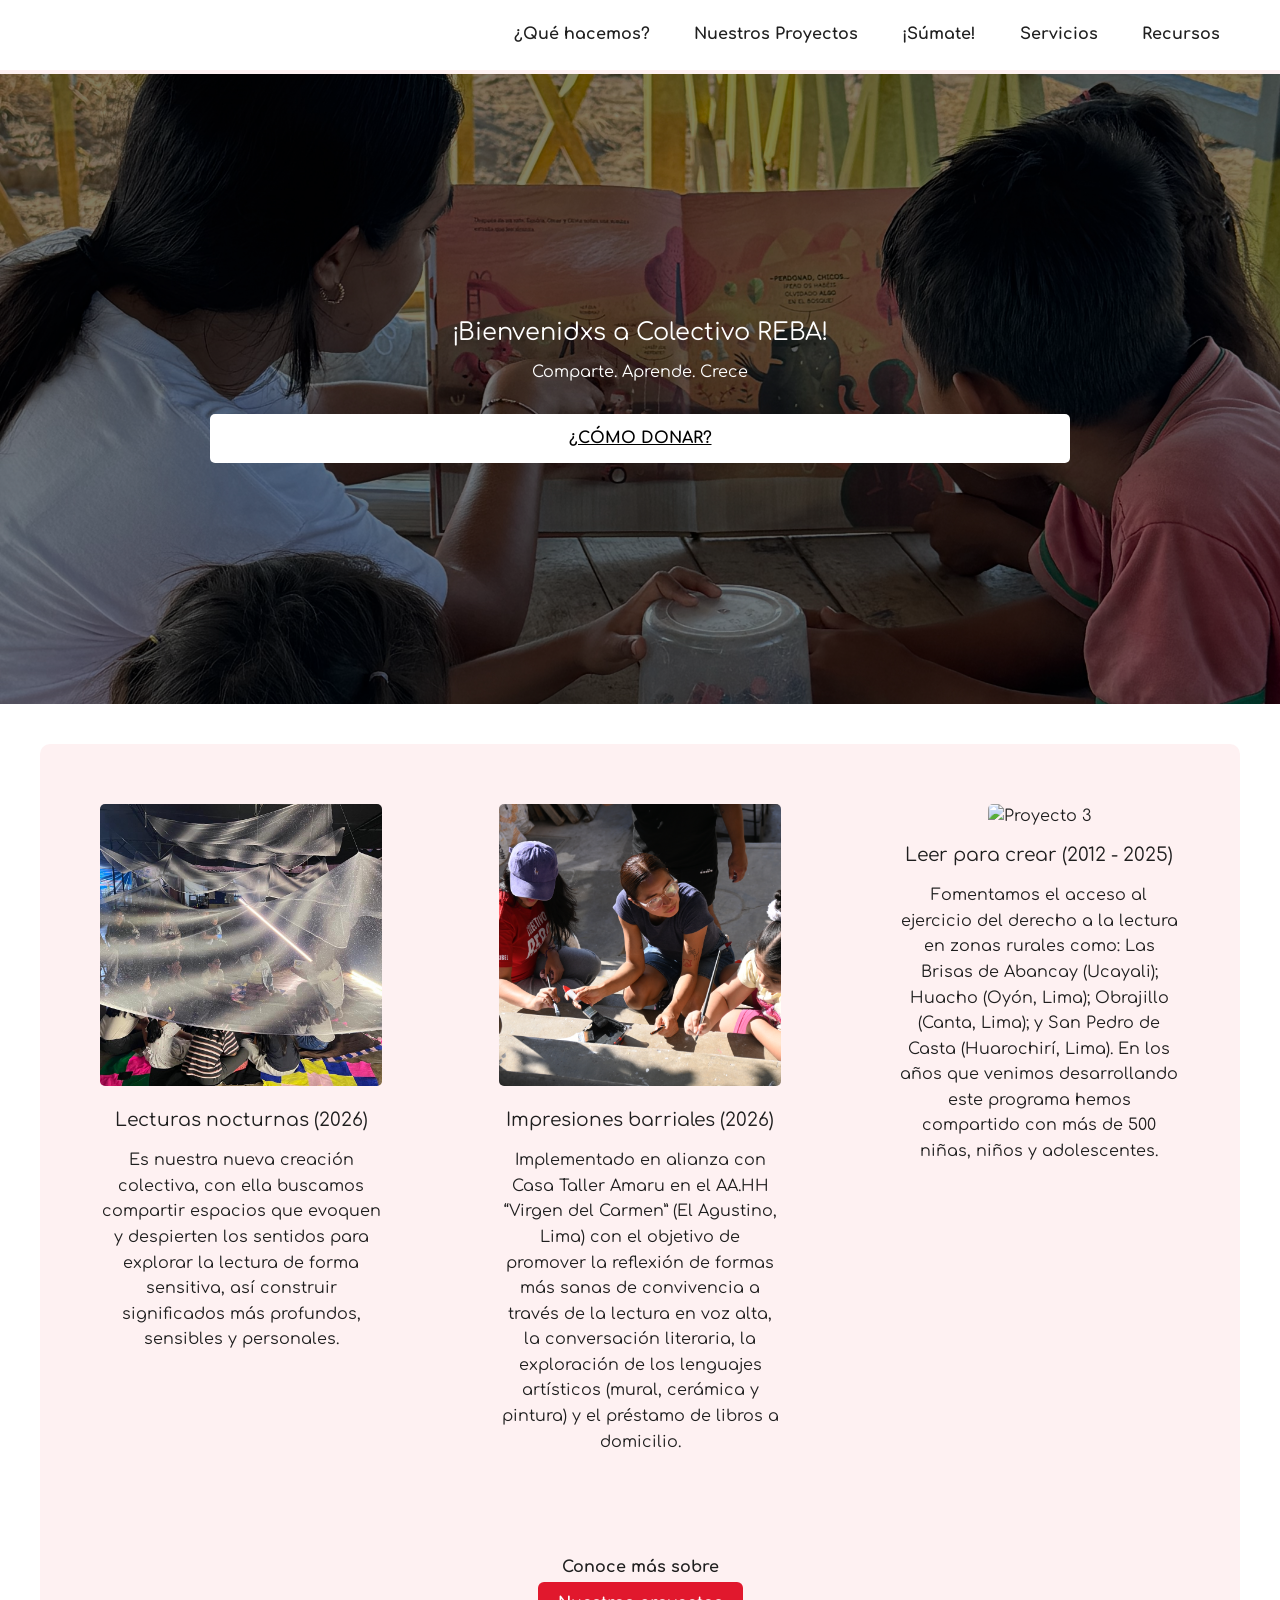
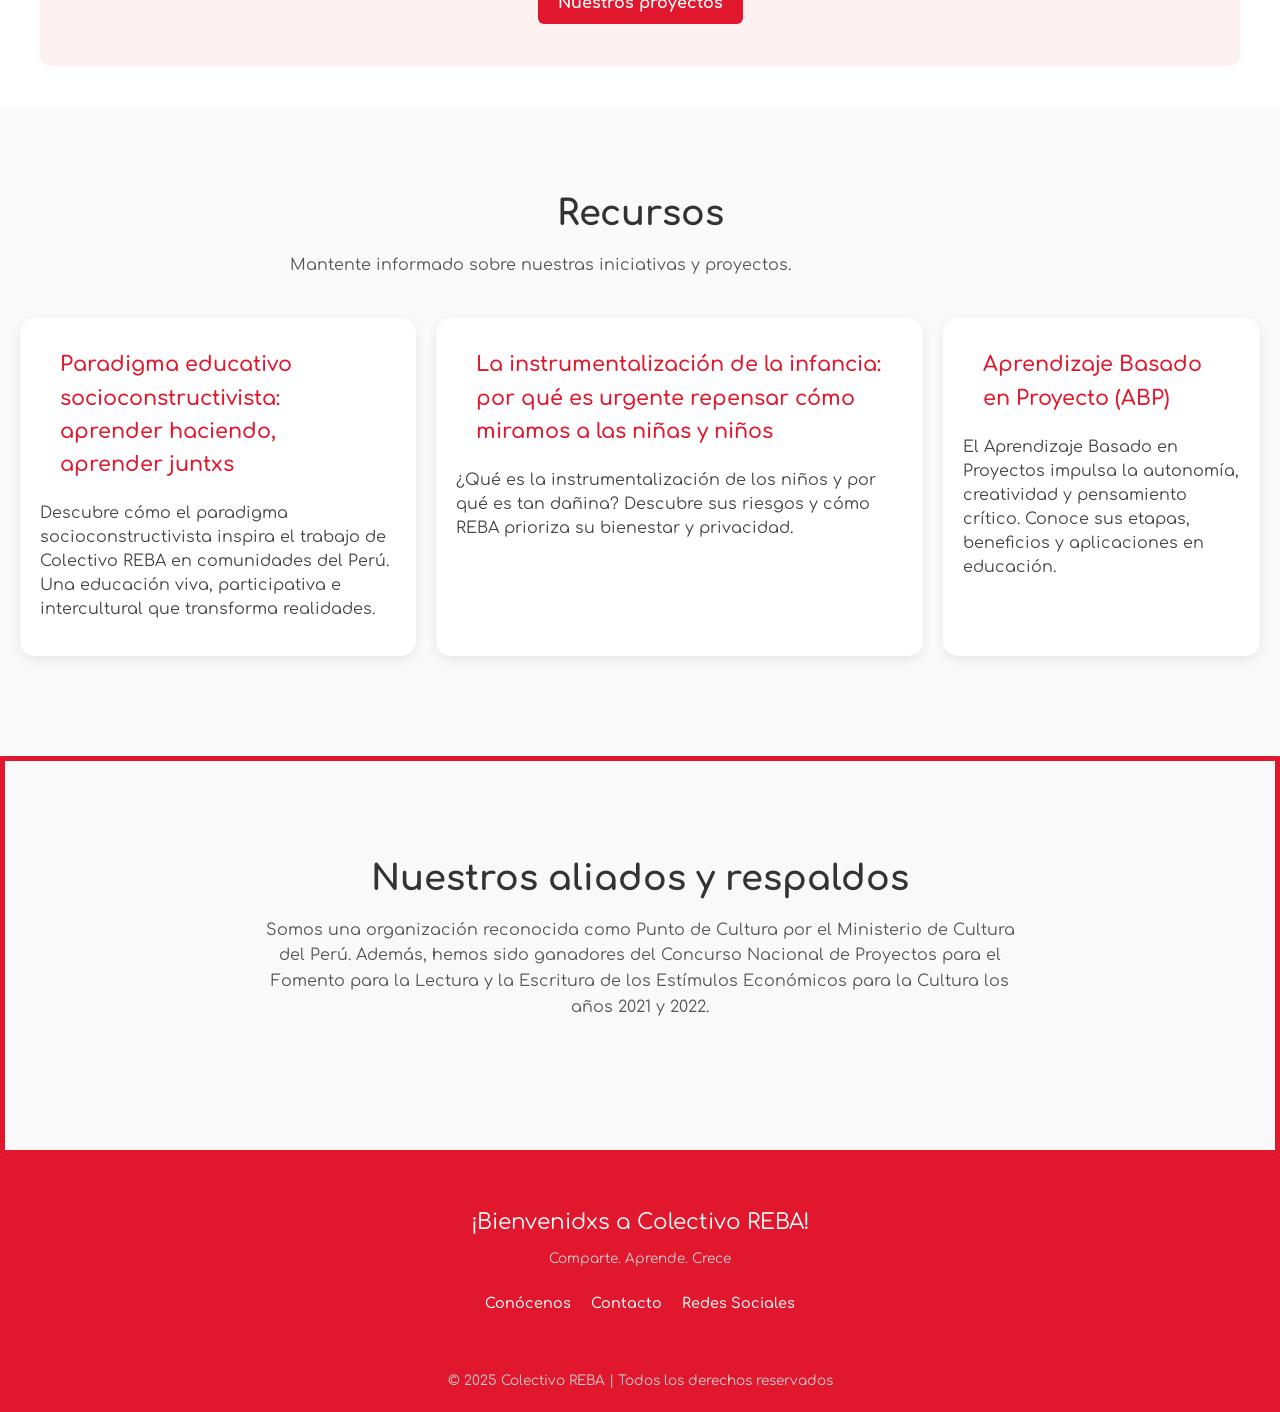
==== commit d5c13a01: "Add donation PDF and update links in multiple HTML files" ====
--- a/index.html
+++ b/index.html
@@ -42,8 +42,8 @@
         <div class="hero-content">
             <h1>¡Bienvenidxs a Colectivo REBA!</h1>
             <p>Comparte. Aprende. Crece</p>
-            <!--  <a href="#" class="button" id="open">¡DONAR!</a>
-            <div class="modal-container" id="modal-container">
+              <a href="Colectivo REBA - Entidad Perceptora de Donaciones.pdf" download class="button" id="open">¿Cómo donar?</a>
+           <!-- <div class="modal-container" id="modal-container">
                 <div class="modal">
                     <img src="assets/dona.jpeg" alt="">
                     <button class="button" id="close">CERRAR</button> -->
--- a/styles.css
+++ b/styles.css
@@ -307,12 +307,14 @@
     justify-content: space-around;
     gap: 20px;
     flex-wrap: wrap;
-    background-color: var(--reba-red-dark);
+     background: rgba(225,24,45,0.06);
+    padding: 30px;
+    border-radius: 10px;
 }
 
 .card {
   /*  background-color: #666;*/
-    color: white;
+    color: var(--reba-dark);
     padding: 30px;
     width: 30%;
     text-align: center;
@@ -1278,7 +1280,7 @@
     
     padding: 30px 16px;
     text-align: center;
-    background: #fff;
+   /* background: #fff;*/
     width: 100%;
     margin-top: 20px;
 }
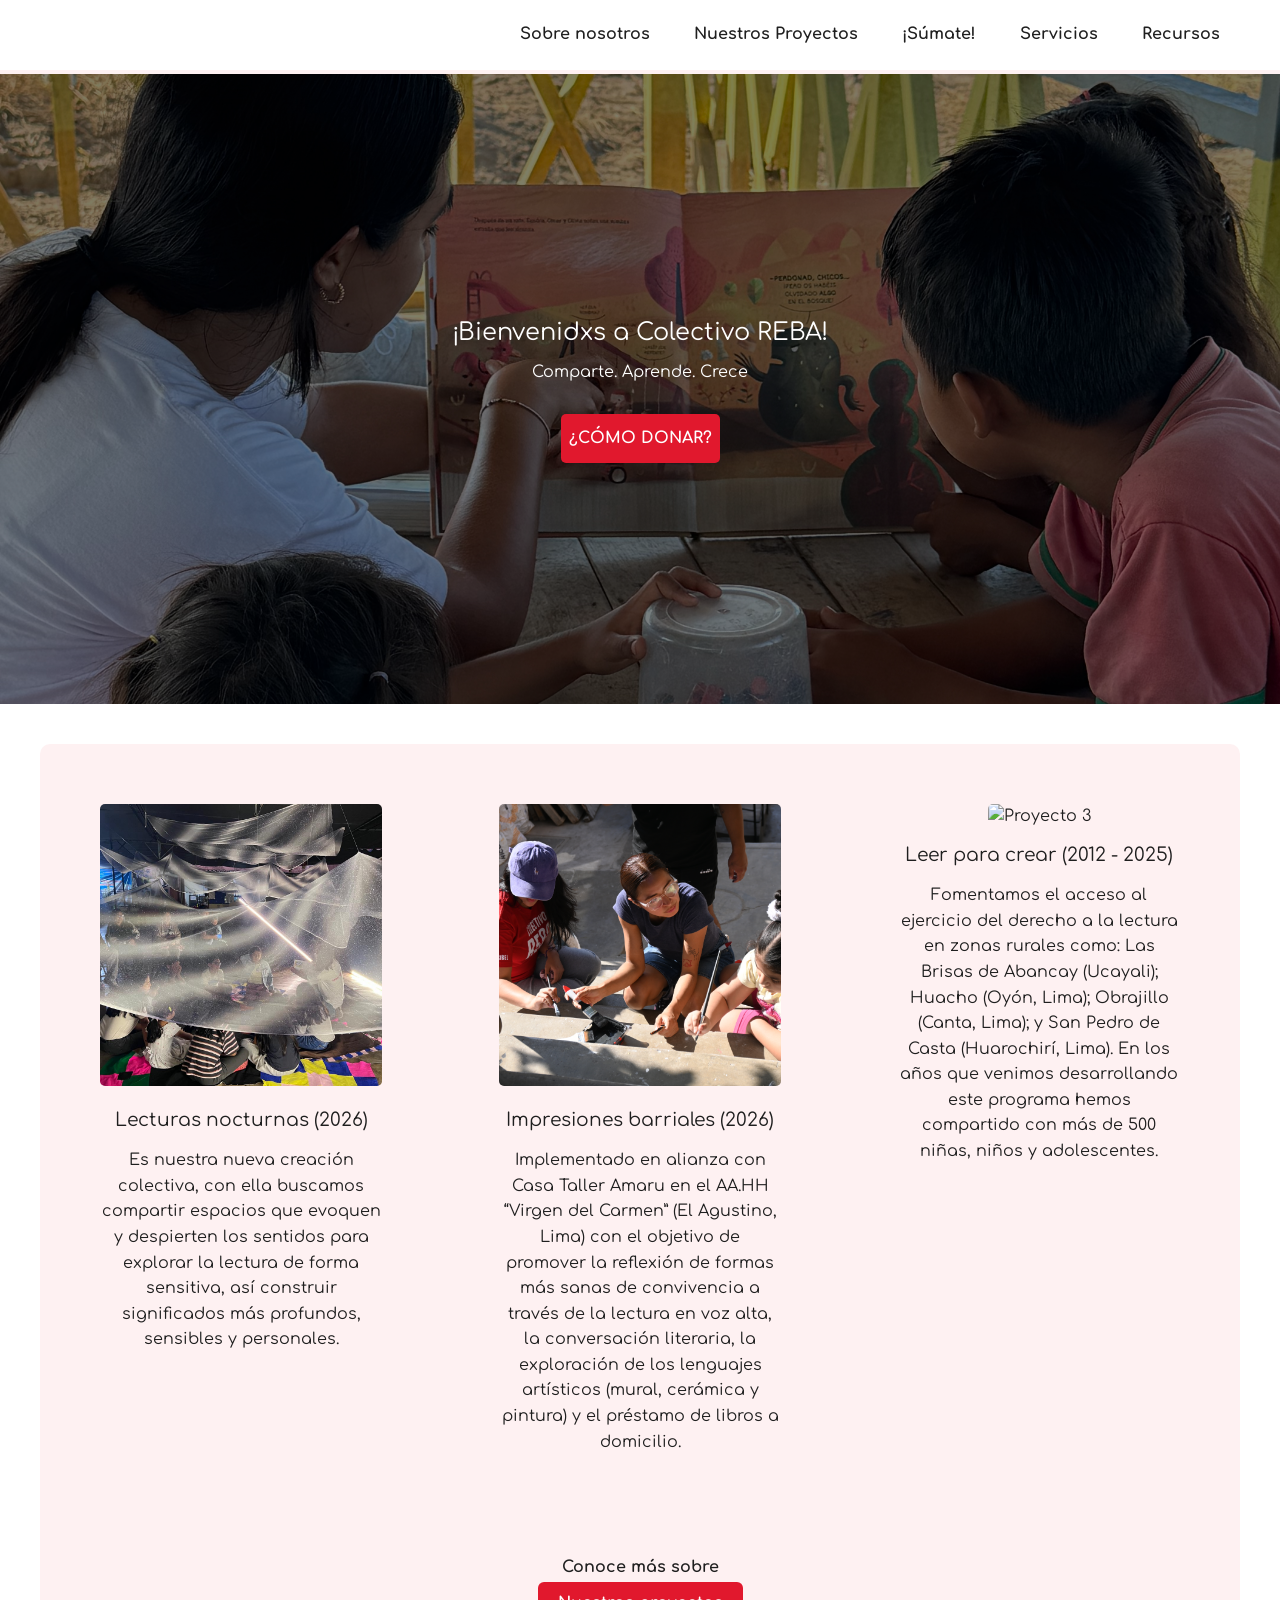
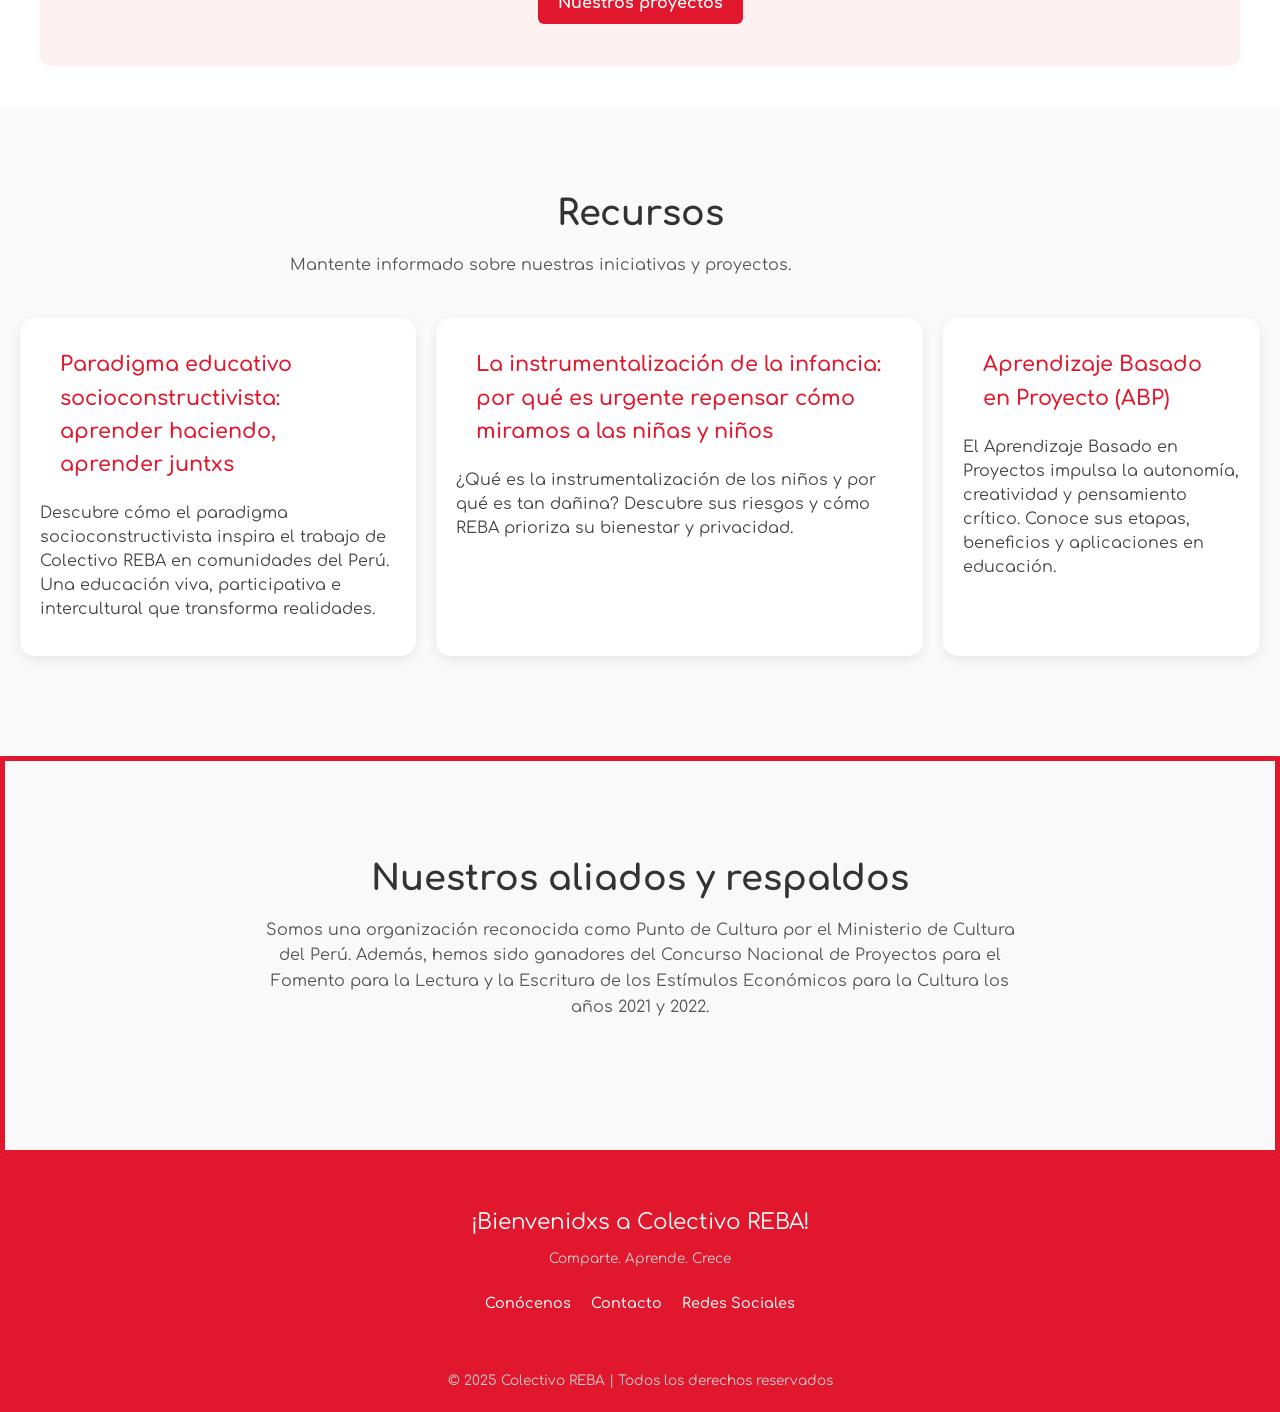
==== commit 63290a0f: "Update navigation links to "Sobre nosotros" across multiple HTML files" ====
--- a/index.html
+++ b/index.html
@@ -4,6 +4,7 @@
 <head>
     <meta charset="UTF-8">
     <meta name="viewport" content="width=device-width, initial-scale=1.0">
+    <meta name="description" content="Compartimos aprendizajes con niñas, niños y adolescentes de contextos complejos del Perú desde la horizontalidad, colectividad y diversidad.">
     <title>Colectivo REBA</title>
     <link rel="stylesheet" href="styles.css">
     <link rel="icon" type="image/png" href="assets/LOGO REBA E1182D.png">
@@ -27,7 +28,7 @@
         </button>
 
         <nav id="main-nav" aria-hidden="true">
-            <a href="quehacemos.html">¿Qué hacemos?</a>
+              <a href="quehacemos.html">Sobre nosotros</a>
             <a href="proyectos.html">Nuestros Proyectos</a>
             <a href="sumate.html">¡Súmate!</a>
             <a href="servicios.html">Servicios</a>
@@ -42,7 +43,7 @@
         <div class="hero-content">
             <h1>¡Bienvenidxs a Colectivo REBA!</h1>
             <p>Comparte. Aprende. Crece</p>
-              <a href="Colectivo REBA - Entidad Perceptora de Donaciones.pdf" download class="button" id="open">¿Cómo donar?</a>
+              <a href="assets/Colectivo REBA - Entidad Perceptora de Donaciones.pdf" download class="button" id="open">¿Cómo donar?</a>
            <!-- <div class="modal-container" id="modal-container">
                 <div class="modal">
                     <img src="assets/dona.jpeg" alt="">
--- a/styles.css
+++ b/styles.css
@@ -206,20 +206,20 @@
   background-position: center 50%;
 }
 .hero2-home{
- background-image: url('assets/quehacemos2.PNG');
+ background-image: url('assets/proyecto.jpg');
   background-repeat: no-repeat;
   background-attachment: fixed;
   background-position: center center;
 }
 .hero3-home{
- background-image: url('assets/Horizontal\ .jpg');
+ background-image: url('assets/sumate.jpg');
   background-repeat: no-repeat;
   background-attachment: fixed;
   background-position: center center;
 }
 
 .hero4-home{
- background-image: url('assets/Original.jpeg');
+ background-image: url('assets/recursos.jpg');
   background-repeat: no-repeat;
   background-attachment: fixed;
   background-position: center center;
@@ -242,12 +242,17 @@
     width: 90%;
     max-width: 900px;
     margin: 0 auto;
+    align-items: center;
+}
+
+.hero .button a{
+    text-decoration: none;
 }
 
 .hero .button {
-    background-color: white;
-    color: black;
-    padding: 12px 20px;
+    background-color: var(--reba-red);
+    color: #fff;
+    padding: 12px 8px;
     border: none;
     cursor: pointer;
     font-weight: bold;
@@ -255,10 +260,14 @@
     text-transform: uppercase;
     margin-top: 20px;
     transition: background 0.3s ease;
+    width: auto !important;
+    display: inline-block !important;
+    flex: none !important;
+    text-decoration: none !important;
 }
 .hero .button:hover {
-    background-color: #D71920;
-    color: white;
+    background-color: #fff;
+    color: var(--reba-red);
 }
 
 .modal-container{
@@ -709,10 +718,11 @@
 }
 .product-grid {
     display: grid;
-    grid-template-columns: repeat(4, 1fr);
+    grid-template-columns: repeat(auto-fit, minmax(300px, 1fr));
     gap: 20px;
     max-width: 1200px;
-    margin: auto;
+    margin: 0 auto;
+    padding: 0 20px;
 }
 .product {
     background: #f5f5f5;
@@ -735,6 +745,68 @@
 }
 .product button:hover {
     background: gray;
+}
+
+.project-modal {
+    position: fixed;
+    top: 0;
+    left: 0;
+    width: 100%;
+    height: 100%;
+    background: rgba(0,0,0,0.8);
+    display: none;
+    justify-content: center;
+    align-items: center;
+    z-index: 100;
+}
+
+.project-modal-video {
+    margin-bottom: 20px;
+}
+
+.project-modal-video iframe {
+    width: 100%;
+    height: 350px;
+    border-radius: 6px;
+}
+
+.project-modal.show {
+    display: flex;
+}
+
+.project-modal-content {
+    background: #fff;
+    padding: 30px;
+    border-radius: 10px;
+    max-width: 700px;
+    width: 90%;
+    max-height: 80vh;
+    overflow-y: auto;
+    position: relative;
+}
+
+.modal-close {
+    position: absolute;
+    top: 10px;
+    right: 15px;
+    font-size: 2rem;
+    background: none;
+    border: none;
+    cursor: pointer;
+}
+
+.project-modal-images {
+    display: flex;
+    gap: 10px;
+    margin-bottom: 20px;
+    flex-wrap: wrap;
+}
+
+.project-modal-images img {
+    width: 250px;
+    height: 250px;
+    object-fit: cover;
+    border-radius: 6px;
 }
 
 /* Estilos específicos para los proyectos (reemplazan el uso previo de .product) */
@@ -787,14 +859,13 @@
 }
 
 .project-carousel .carousel-images img {
-    
-  flex: 0 0 100%;
-  flex-shrink: 0;
-  width: 50px;
-  height: 50rem; /* 🔹 No fuerza altura */
-  object-fit: cover;
-  border-radius: 6px;
-  display: block;
+      flex: 0 0 100%;
+    flex-shrink: 0;
+    width: 100%;
+    height: 250px;
+    object-fit: cover;
+    border-radius: 6px;
+    display: block;
 }
 .carousel-dots {
   display: flex;
@@ -816,6 +887,13 @@
 
 .carousel-dot.active {
   background-color: rgba(255, 255, 255, 0.95);
+}
+
+.project-carousel img {
+    aspect-ratio: 1 / 1;
+    width: 100%;
+    height: 200px;
+    object-fit: cover;
 }
 
 
@@ -1314,7 +1392,33 @@
     position: relative;
     top: 10px;
 }
-
+article.project:has(.virtual-library) {
+    max-width: 800px;
+    margin: 40px auto;
+    background: #fff;
+    border: 2px solid rgba(225,24,45,0.1);
+    padding: 40px;
+    text-align: center;
+}
+
+article.project:has(.virtual-library) h3 {
+    font-size: 2rem;
+    color: var(--reba-red);
+    margin-bottom: 12px;
+}
+
+article.project:has(.virtual-library) .short-desc {
+    font-size: 1.1rem;
+    color: var(--reba-muted);
+    margin-bottom: 30px;
+}
+
+.virtual-library {
+    padding: 30px 16px;
+    text-align: center;
+    background: #fafafa;
+    border-radius: 10px;
+}
 @media (max-width: 600px) {
     .work-content { padding: 0 12px; }
 }
@@ -1324,16 +1428,24 @@
     text-align: center;
     background: none;
 }
+
+/* Ocultar video y descripción en el grid */
+.project .project-video,
+.project .short-desc {
+    display: none;
+}
+
 
 
 /* Ajuste: forzar que los artículos de proyectos estén en columna (uno debajo del otro) */
 .product-grid {
     display: grid;
-    grid-template-columns: 1fr;
+}
+  /*  grid-template-columns: 1fr;
     gap: 20px;
     max-width: 900px;
     margin: 0 auto;
-}
+}*/
 
 /* Layout del header: usar flex para controlar posicionamiento del logo y nav */
 header {
@@ -1549,4 +1661,126 @@
 footer .donation-section.hero::before {
     background: none;
     content: none;
-}+}
+footer .hero::before {
+    background: none;
+    
+}
+
+/* SECCIÓN IMPACTO */
+.impact {
+    padding: 40px 16px;
+    background: #fff;
+    text-align: center;
+}
+
+.impact h2 {
+    font-size: 2rem;
+    color: var(--reba-red);
+    margin-bottom: 40px;
+    font-weight: 800;
+}
+
+.impact-grid {
+    display: grid;
+    grid-template-columns: repeat(auto-fit, minmax(300px, 1fr));
+    gap: 20px;
+    max-width: 1200px;
+    margin: 0 auto;
+}
+
+.impact-card {
+    background: #f9f9f9;
+    border-radius: 10px;
+    padding: 25px;
+    box-shadow: 0 4px 12px rgba(0,0,0,0.08);
+    text-align: left;
+}
+
+.impact-card h3 {
+    color: var(--reba-red);
+    font-size: 1.3rem;
+    margin-bottom: 15px;
+    font-weight: 700;
+}
+
+.impact-card p {
+    color: var(--reba-dark);
+    line-height: 1.6;
+    font-size: 0.95rem;
+}
+
+/* SECCIÓN SÚMATE */
+.sumate-intro {
+    text-align: center;
+    padding: 40px 16px 20px;
+    background: #fafafa;
+}
+
+.sumate-intro h2 {
+    font-size: 2rem;
+    color: var(--reba-red);
+    margin-bottom: 10px;
+    font-weight: 800;
+}
+
+.sumate-intro p {
+    color: var(--reba-muted);
+    font-size: 1.1rem;
+    max-width: 600px;
+    margin: 0 auto;
+}
+
+.sumate-grid {
+    display: grid;
+    grid-template-columns: repeat(auto-fit, minmax(280px, 1fr));
+    gap: 20px;
+    max-width: 1200px;
+    margin: 0 auto;
+    padding: 40px 16px;
+}
+
+.sumate-card {
+    background: #fff;
+    border-radius: 10px;
+    padding: 25px;
+    box-shadow: 0 4px 12px rgba(0,0,0,0.08);
+    text-align: center;
+    transition: transform 0.3s ease, box-shadow 0.3s ease;
+}
+
+.sumate-card:hover {
+    transform: translateY(-5px);
+    box-shadow: 0 6px 18px rgba(0,0,0,0.1);
+}
+
+.sumate-card h2 {
+    color: var(--reba-red);
+    font-size: 1.4rem;
+    margin-bottom: 15px;
+    font-weight: 700;
+}
+
+.sumate-card p {
+    color: var(--reba-dark);
+    line-height: 1.6;
+    margin-bottom: 20px;
+}
+
+.sumate-card .button {
+    display: inline-block;
+    background: var(--reba-red);
+    color: #fff;
+    padding: 10px 20px;
+    border-radius: 6px;
+    text-decoration: none;
+    font-weight: 600;
+    transition: background 0.3s ease;
+}
+
+.sumate-card .button:hover {
+    background: #b71224;
+}
+
+/* Botón Conócenos en Sumate de otras formas */
+/* (usa la clase .button estándar del proyecto) */
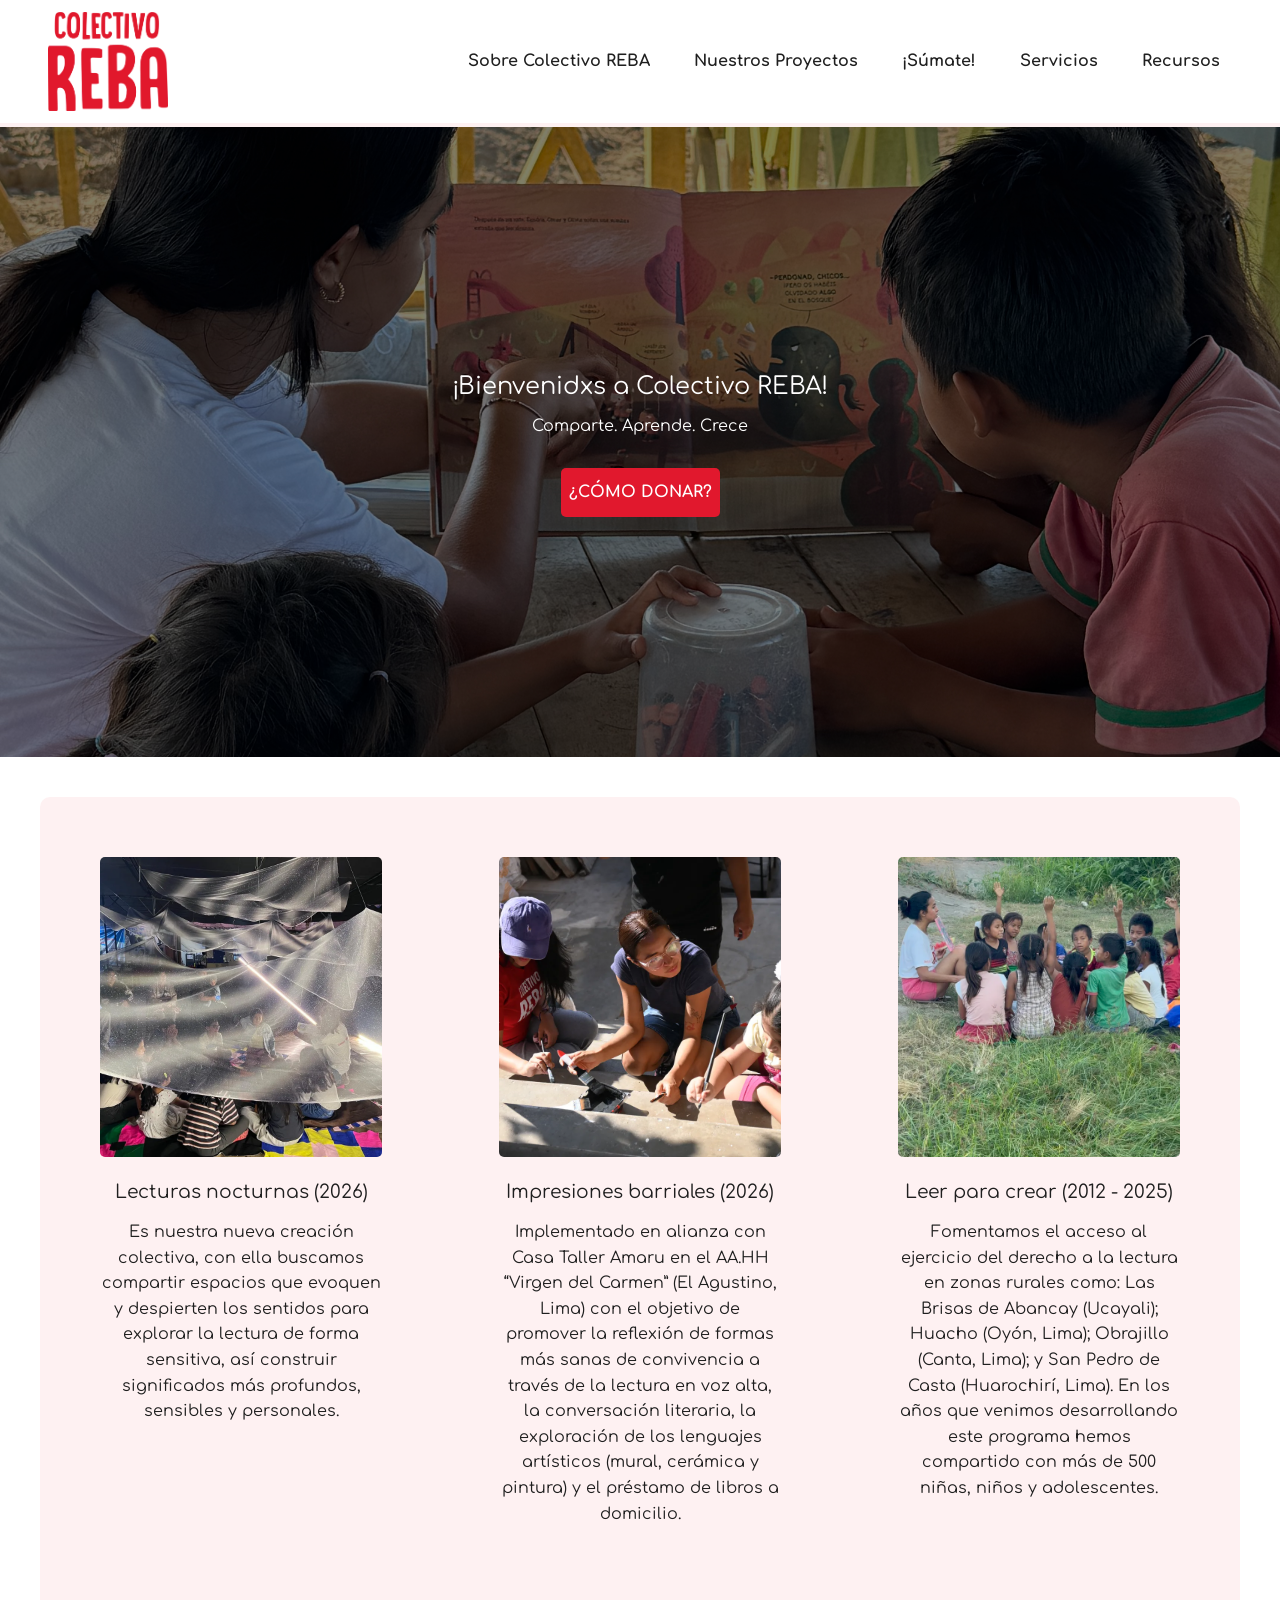
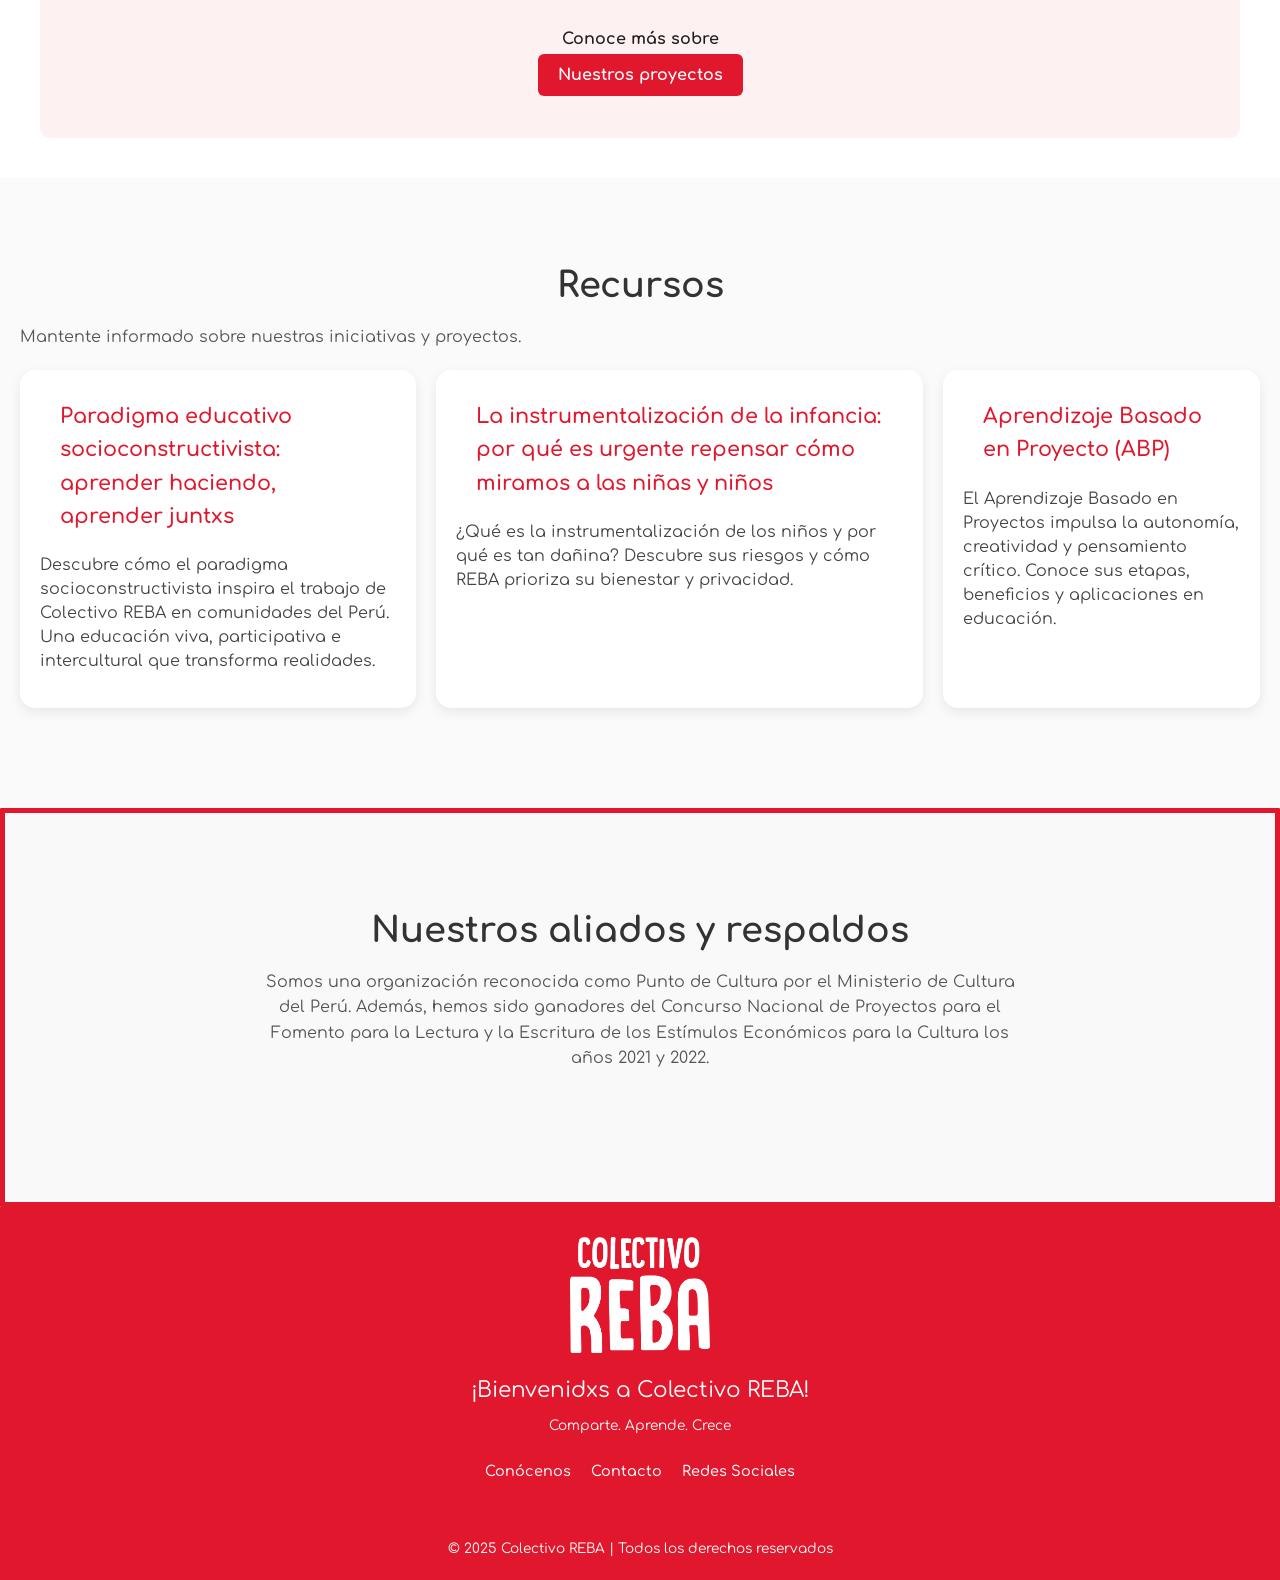
==== commit a3bf25e3: "Add new articles on Project-Based Learning, Childhood Instrumentalization, and Socioconstructivist E" ====
--- a/index.html
+++ b/index.html
@@ -7,7 +7,8 @@
     <meta name="description" content="Compartimos aprendizajes con niñas, niños y adolescentes de contextos complejos del Perú desde la horizontalidad, colectividad y diversidad.">
     <title>Colectivo REBA</title>
     <link rel="stylesheet" href="styles.css">
-    <link rel="icon" type="image/png" href="assets/LOGO REBA E1182D.png">
+    <link rel="icon" type="image/png" href="assets-webp/LOGO REBA E1182D.webp">
+    <link rel="preload" as="image" href="assets-webp/sumate.webp">
 </head>
 
 <body>
@@ -19,7 +20,7 @@
     <header>
         <div class="logo">
 
-            <img src="assets/LOGO REBA E1182D.png" alt="">
+            <img src="assets-webp/LOGO REBA E1182D.webp" alt="Colectivo REBA" loading="lazy" width="180" height="60">
 
         </div>
 
@@ -28,7 +29,7 @@
         </button>
 
         <nav id="main-nav" aria-hidden="true">
-              <a href="quehacemos.html">Sobre nosotros</a>
+              <a href="quehacemos.html">Sobre Colectivo REBA</a>
             <a href="proyectos.html">Nuestros Proyectos</a>
             <a href="sumate.html">¡Súmate!</a>
             <a href="servicios.html">Servicios</a>
@@ -46,7 +47,7 @@
               <a href="assets/Colectivo REBA - Entidad Perceptora de Donaciones.pdf" download class="button" id="open">¿Cómo donar?</a>
            <!-- <div class="modal-container" id="modal-container">
                 <div class="modal">
-                    <img src="assets/dona.jpeg" alt="">
+                    <img src="assets-webp/dona.webp" alt="Somos perceptora de donaciones" loading="lazy" width="400" height="300">
                     <button class="button" id="close">CERRAR</button> -->
         </div>
 
@@ -59,17 +60,17 @@
     <section class="projects">
         <div class="cards">
             <div class="card">
-                <img src="assets/lecturas_noc_1.jpeg" alt="Proyecto 1">
+                <img src="assets-webp/lecturas_noc_1.webp" alt="Lecturas nocturnas 2026" loading="lazy" width="400" height="300">
                 <h3> <b> Lecturas nocturnas (2026) </b></h3>
                 <p> Es nuestra nueva creación colectiva, con ella buscamos compartir espacios que evoquen y despierten los sentidos para explorar la lectura de forma sensitiva, así construir significados más profundos, sensibles y personales.</p>
             </div>
             <div class="card">
-                <img src="assets/impresiones_1.JPG" alt="Proyecto 2">
+                <img src="assets-webp/impresiones_1.webp" alt="Impresiones barriales 2026" loading="lazy" width="400" height="300">
                 <h3> <b>Impresiones barriales (2026) </b></h3>
                 <p>Implementado en alianza con Casa Taller Amaru en el AA.HH “Virgen del Carmen” (El Agustino, Lima) con el objetivo de promover la reflexión de formas más sanas de convivencia a través de la lectura en voz alta, la conversación literaria, la exploración de los lenguajes artísticos (mural, cerámica y pintura) y el préstamo de libros a domicilio.</p>
             </div>
             <div class="card">
-                <img src="assets/IMG_0182.jpg" alt="Proyecto 3">
+                <img src="assets-webp/IMG_0182.webp" alt="Leer para crear 2012-2025" loading="lazy" width="400" height="300">
                 <h3> <b>Leer para crear (2012 - 2025)</b></h3>
                 <p>Fomentamos el acceso al ejercicio del derecho a la lectura en zonas rurales como: Las Brisas de Abancay (Ucayali); Huacho (Oyón, Lima); Obrajillo (Canta, Lima); y San Pedro de Casta (Huarochirí, Lima). En los años que venimos desarrollando este programa hemos compartido con más de 500 niñas, niños y adolescentes.</p>
              </div>
@@ -137,7 +138,7 @@
     <footer>
         <section class="donation-section hero">
             <div class="logo">
-                <img src="assets/LOGO REBA BLANCO.png" alt="">
+                <img src="assets-webp/LOGO REBA BLANCO.webp" alt="Colectivo REBA" loading="lazy" width="180" height="60">
             </div>
 
             <div class="hero-content">
@@ -155,7 +156,7 @@
                 <div class="modal-container" id="modal-container2">
                     <div class="modal">
                        
-                         <img src="assets/dona.jpeg" alt="">
+<img src="assets-webp/dona.webp" alt="Somos perceptora de donaciones" loading="lazy" width="400" height="300">
                         <button class="button" id="close-footer">CERRAR</button>-->
             </div>
             </div>
--- a/styles.css
+++ b/styles.css
@@ -227,6 +227,12 @@
 
 .hero5-home{
  background-image: url('assets/quehacemos_original.JPG');
+  background-repeat: no-repeat;
+  background-attachment: fixed;
+  background-position: center center;
+}
+.hero6-home{
+ background-image: url('assets/IMG_0169.jpg');
   background-repeat: no-repeat;
   background-attachment: fixed;
   background-position: center center;
@@ -358,10 +364,12 @@
 }
 
 
+
 .newsletter p {
   color: #555;
   max-width: 700px;
-  margin: 0 auto 40px auto;
+ /* margin: auto ;*/
+  margin-bottom: 20px;
   font-size: 1rem;
   line-height: 1.6;
 }
@@ -381,18 +389,34 @@
   display: flex;
   flex-wrap: wrap;
   gap: 30px;
-  justify-content: flex-start;
+  justify-content: center;
   align-items: stretch;
   padding: 0 20px;
 }
 
+/* Forzar texto a la izquierda en newsletter (sin justificación) */
+
+
 .newsletter-container {
     display: flex;
-    justify-content: left;
+    justify-content: center;
     gap: 20px;
     margin: 20px 0;
 }
-
+.newsletter-card2{
+    background-color: #fff;
+    border-radius: 15px;
+    box-shadow: 0 4px 12px rgba(0,0,0,0.08);
+    padding: 20px;
+    flex: 0 0 900px !important;
+    width: 900px !important;
+    max-width: 900px !important;
+    text-align: left !important;
+    transition: transform 0.3s ease, box-shadow 0.3s ease;
+    display: flex !important;
+    flex-direction: column !important;
+    align-items: flex-start !important;
+}
 .newsletter-card {
    background-color: #fff;
   border-radius: 15px;
@@ -607,6 +631,7 @@
     overflow: hidden;
     border-radius: 8px;
     background: #000;
+    max-height: 320px;
 }
 .project-video iframe {
     position: absolute;
@@ -723,6 +748,7 @@
     max-width: 1200px;
     margin: 0 auto;
     padding: 0 20px;
+    align-items: start;
 }
 .product {
     background: #f5f5f5;
@@ -819,7 +845,7 @@
     flex-direction: column;
     gap: 12px;
     text-align: left;
-    height: min-content;
+    height: auto;
 }
 
 .project h3 {
@@ -1185,7 +1211,7 @@
 /* Ajustar el texto del footer */
 footer p {
   margin: 0;
-  color: #ccc;
+  color: #fcfbfb;
   font-size: 0.85rem;
 }
 
@@ -1655,7 +1681,7 @@
 }
 
 .footer-links a:hover {
-  color: #E1182D; /* tono rojo REBA */
+  color: var(--reba-dark); 
 }
 footer .hero::before,
 footer .donation-section.hero::before {
@@ -1694,7 +1720,7 @@
     border-radius: 10px;
     padding: 25px;
     box-shadow: 0 4px 12px rgba(0,0,0,0.08);
-    text-align: left;
+    text-align: justify;
 }
 
 .impact-card h3 {
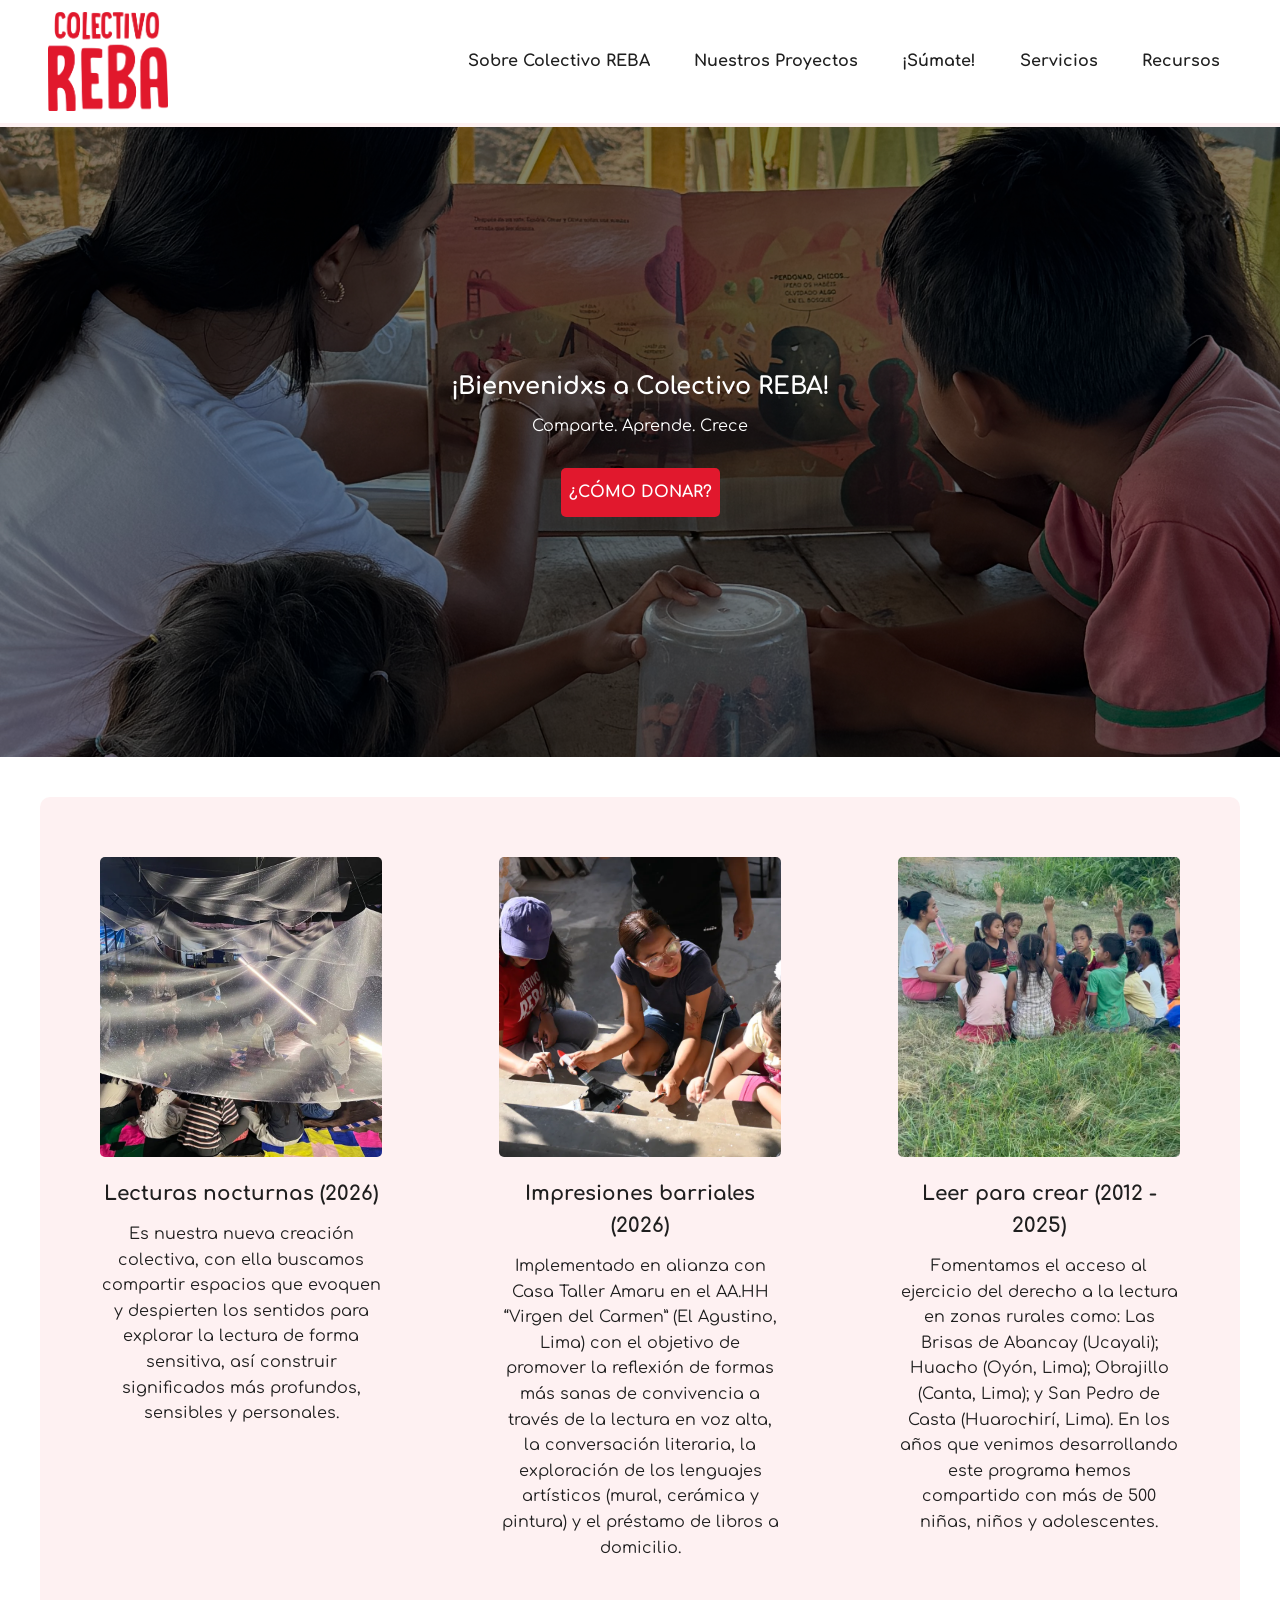
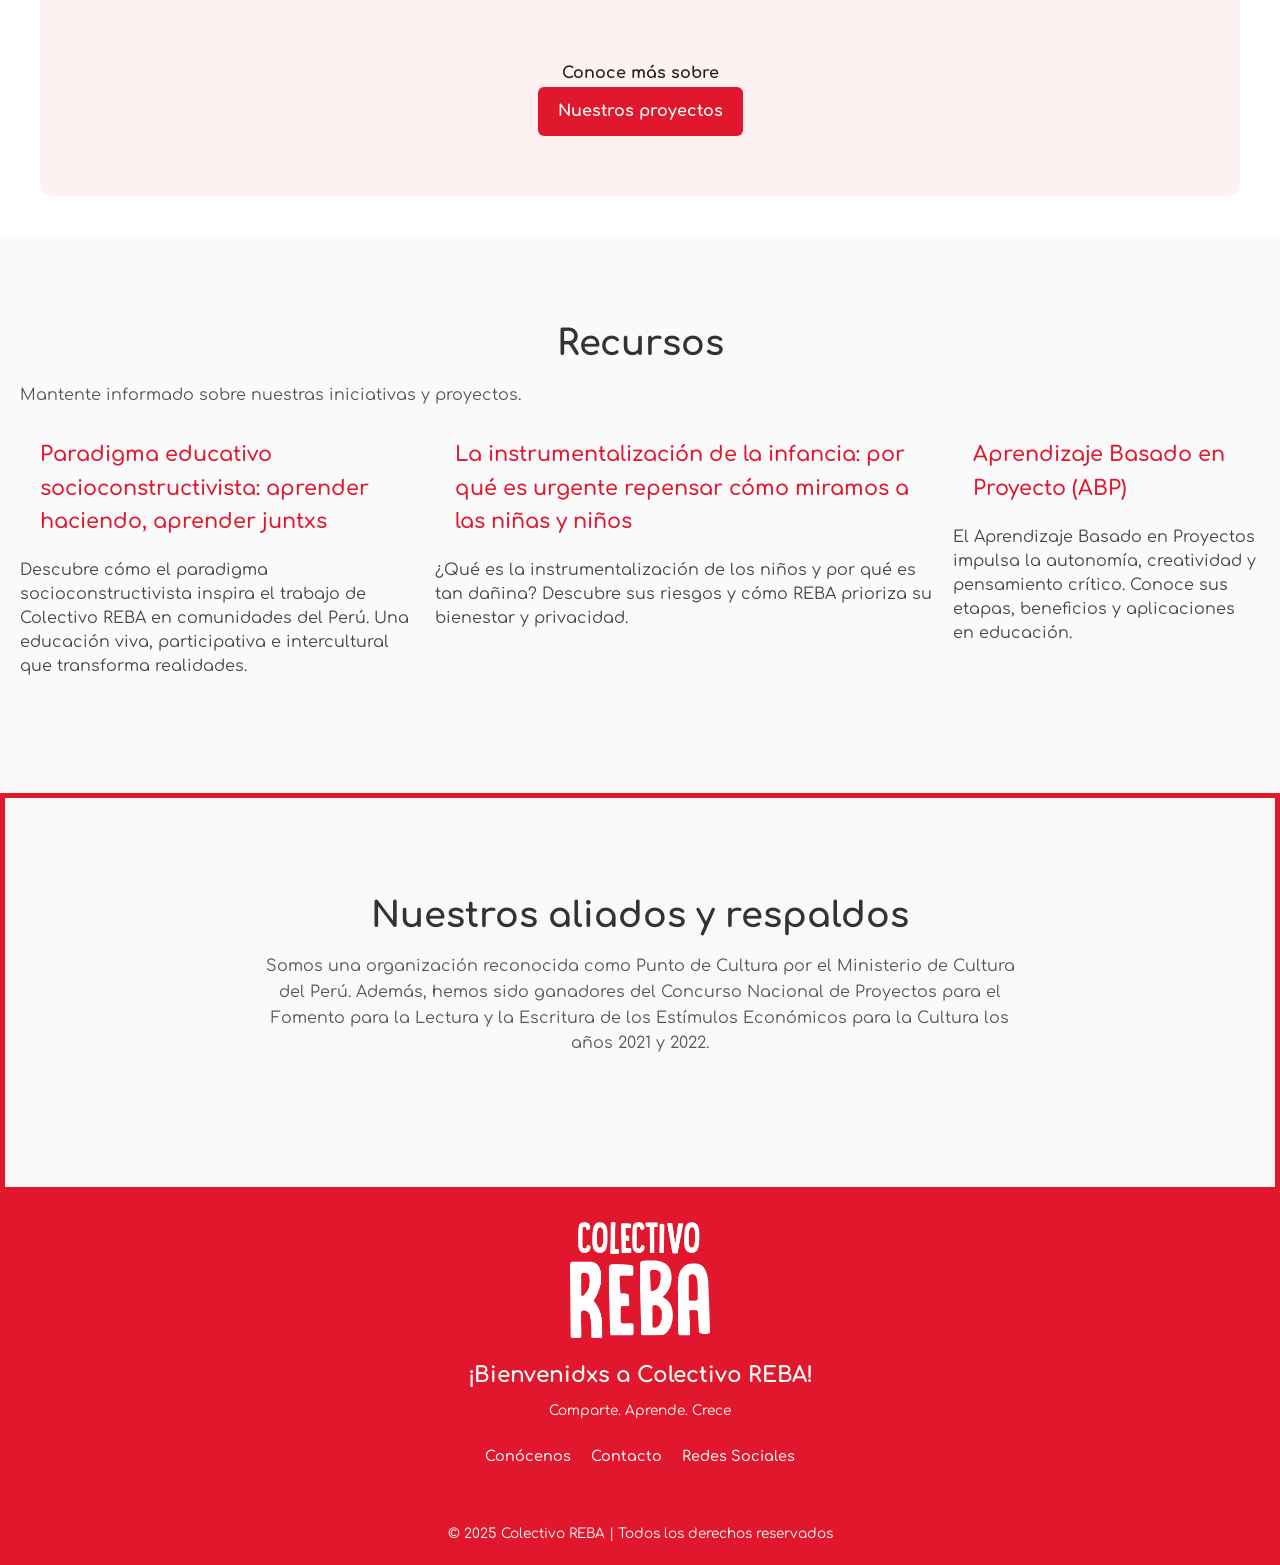
==== commit 402b171a: "ediciones mínimas" ====
--- a/index.html
+++ b/index.html
@@ -61,17 +61,17 @@
         <div class="cards">
             <div class="card">
                 <img src="assets-webp/lecturas_noc_1.webp" alt="Lecturas nocturnas 2026" loading="lazy" width="400" height="300">
-                <h3> <b> Lecturas nocturnas (2026) </b></h3>
+                <h3> Lecturas nocturnas (2026) </h3>
                 <p> Es nuestra nueva creación colectiva, con ella buscamos compartir espacios que evoquen y despierten los sentidos para explorar la lectura de forma sensitiva, así construir significados más profundos, sensibles y personales.</p>
             </div>
             <div class="card">
                 <img src="assets-webp/impresiones_1.webp" alt="Impresiones barriales 2026" loading="lazy" width="400" height="300">
-                <h3> <b>Impresiones barriales (2026) </b></h3>
+                <h3> Impresiones barriales (2026) </h3>
                 <p>Implementado en alianza con Casa Taller Amaru en el AA.HH “Virgen del Carmen” (El Agustino, Lima) con el objetivo de promover la reflexión de formas más sanas de convivencia a través de la lectura en voz alta, la conversación literaria, la exploración de los lenguajes artísticos (mural, cerámica y pintura) y el préstamo de libros a domicilio.</p>
             </div>
             <div class="card">
                 <img src="assets-webp/IMG_0182.webp" alt="Leer para crear 2012-2025" loading="lazy" width="400" height="300">
-                <h3> <b>Leer para crear (2012 - 2025)</b></h3>
+                <h3> Leer para crear (2012 - 2025)</h3>
                 <p>Fomentamos el acceso al ejercicio del derecho a la lectura en zonas rurales como: Las Brisas de Abancay (Ucayali); Huacho (Oyón, Lima); Obrajillo (Canta, Lima); y San Pedro de Casta (Huarochirí, Lima). En los años que venimos desarrollando este programa hemos compartido con más de 500 niñas, niños y adolescentes.</p>
              </div>
             <div class="project-info">
--- a/styles.css
+++ b/styles.css
@@ -21,6 +21,11 @@
     min-height: 100%;
     line-height: 1.6;
     -webkit-font-smoothing: antialiased;
+}
+
+/* Títulos siempre en negrita */
+h1, h2, h3, h4, h5, h6 {
+    font-weight: 700;
 }
 
 /* Variables de color del proyecto */
@@ -346,6 +351,8 @@
 
 .card h3 {
     margin: 12px 0;
+     font-size: 1.25rem;
+     font-weight: bold;
     
 }
 /* SECCIÓN NEWSLETTER */
@@ -416,10 +423,32 @@
     display: flex !important;
     flex-direction: column !important;
     align-items: flex-start !important;
-}
-.newsletter-card {
-   background-color: #fff;
-  border-radius: 15px;
+    margin: 20px auto !important;
+}
+
+.newsletter-section h3 {
+    font-size: 1.8rem;
+    text-align: center;
+    width: 100%;
+    margin-top: 24px;
+    margin-bottom: 15px;
+}
+
+.newsletter-card2 h2 {
+    font-size: 1.25rem;
+    text-align: left !important;
+    padding: 0 0 0 0;
+   margin-top: 24px;
+    margin-bottom: 5px;
+}
+.newsletter-card2 h3 {
+    font-size: 1rem;
+    text-align: left !important;
+    padding: 0 0 0 0;
+   margin-top: 24px;
+    margin-bottom: 5px;
+
+ /* border-radius: 15px;
   box-shadow: 0 4px 12px rgba(0,0,0,0.08);
   padding: 20px;
   text-align: left;
@@ -1395,14 +1424,15 @@
 
 .project-info .button {
     background: var(--reba-red);
-     color: #fff; 
+    color: #fff;
     padding: 12px 20px;
     border-radius: 6px;
     text-decoration: none;
     font-weight: 700;
-    position: relative;
-    top: 10px
-;
+    display: inline-block;
+    width: auto;
+    max-width: 100%;
+    text-align: center;
 }
 
 
@@ -1810,3 +1840,53 @@
 
 /* Botón Conócenos en Sumate de otras formas */
 /* (usa la clase .button estándar del proyecto) */
+
+/* Diferenciar contenido del artículo markdown en newsletter-card2 */
+.newsletter-card2 p {
+    line-height: 1.8;
+    margin-bottom: 20px;
+    color: var(--reba-dark);
+}
+
+.newsletter-card2 h4,
+.newsletter-card2 h5,
+.newsletter-card2 h6 {
+    color: #000;
+    margin-top: 24px;
+    margin-bottom: 12px;
+    font-weight: 700;
+}
+
+.newsletter-card2 ul,
+.newsletter-card2 ol {
+    margin: 16px 0 24px 0;
+    padding-left: 24px;
+    line-height: 1.8;
+}
+
+.newsletter-card2 li {
+    margin-bottom: 10px;
+    color: var(--reba-dark);
+}
+
+.newsletter-card2 blockquote {
+    border-left: 4px solid #000;
+    background: #f9f9f9;
+    padding: 16px 20px;
+    margin: 20px 0;
+    font-style: italic;
+    color: var(--reba-dark);
+}
+
+.newsletter-card2 strong {
+    color: #000;
+}
+
+.newsletter-card2 a {
+    color: #000;
+    text-decoration: underline;
+}
+
+.newsletter-card2 a:hover {
+    color: #333;
+}
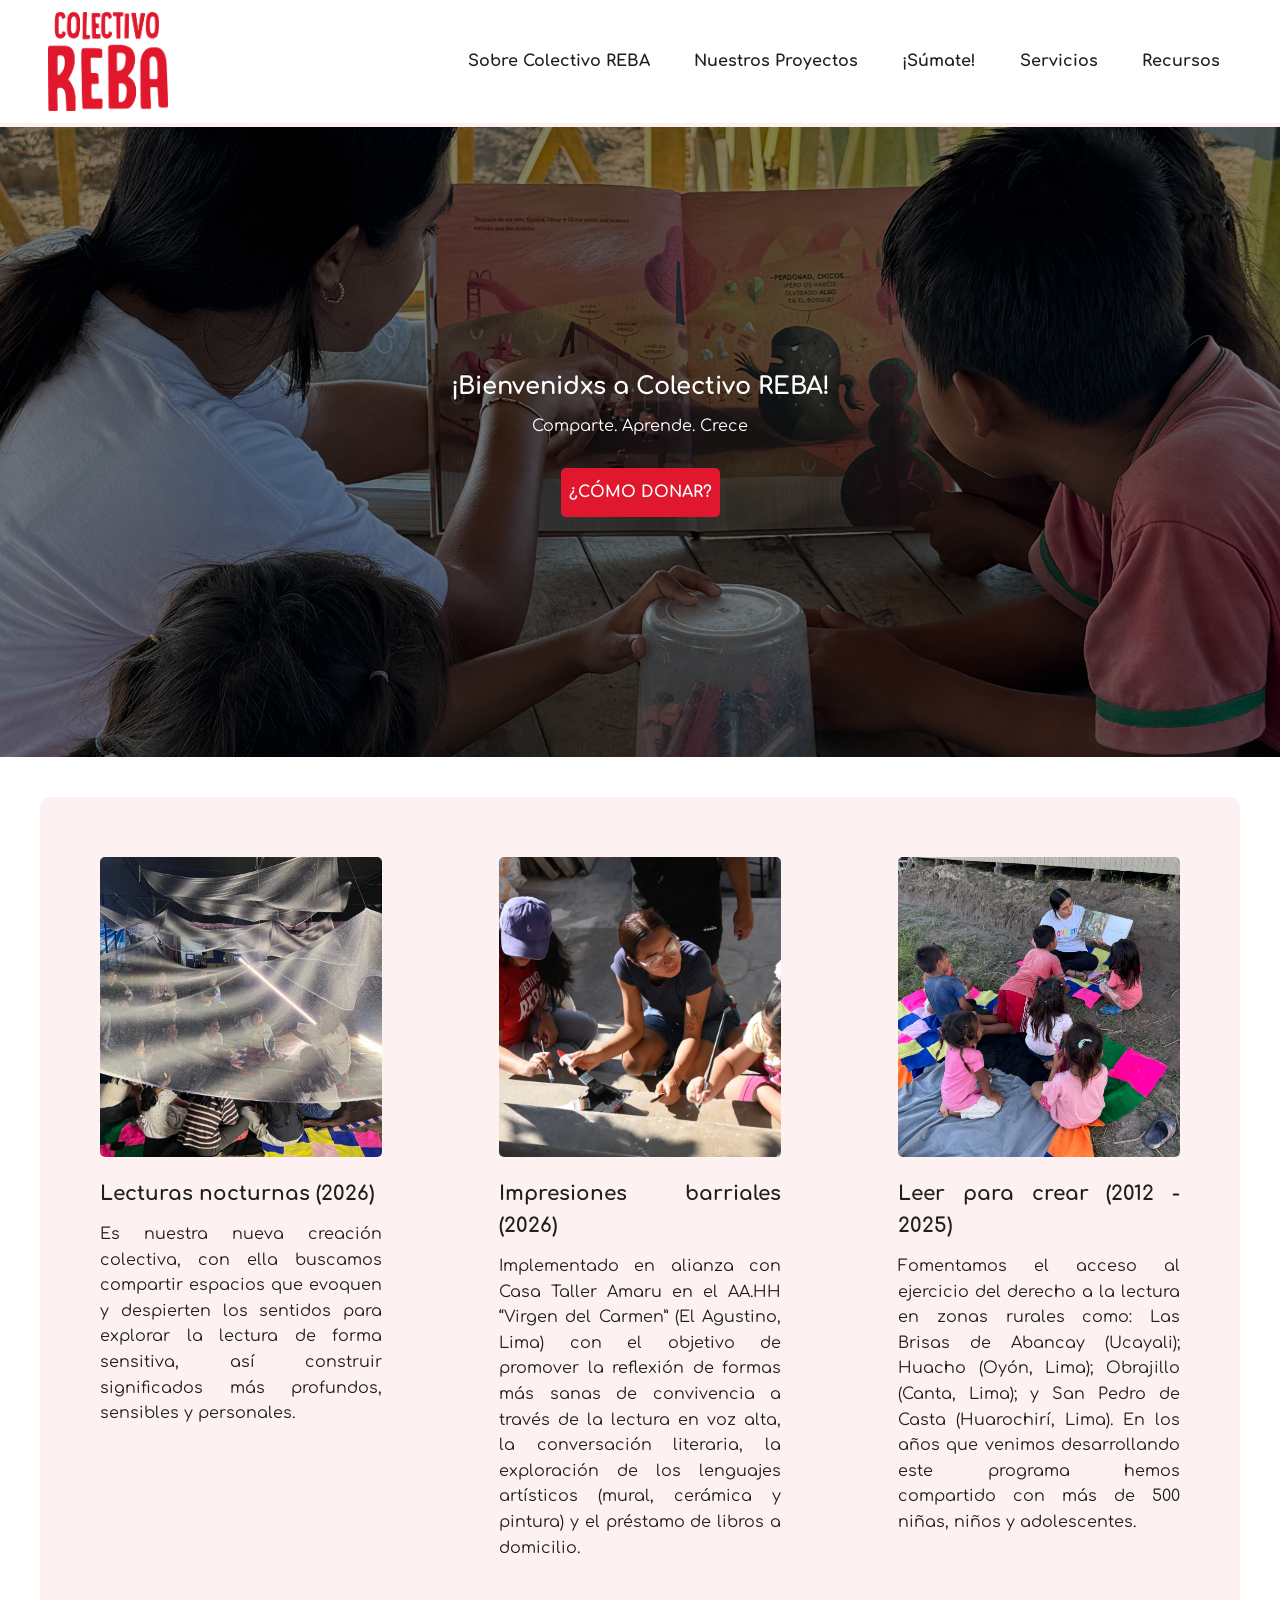
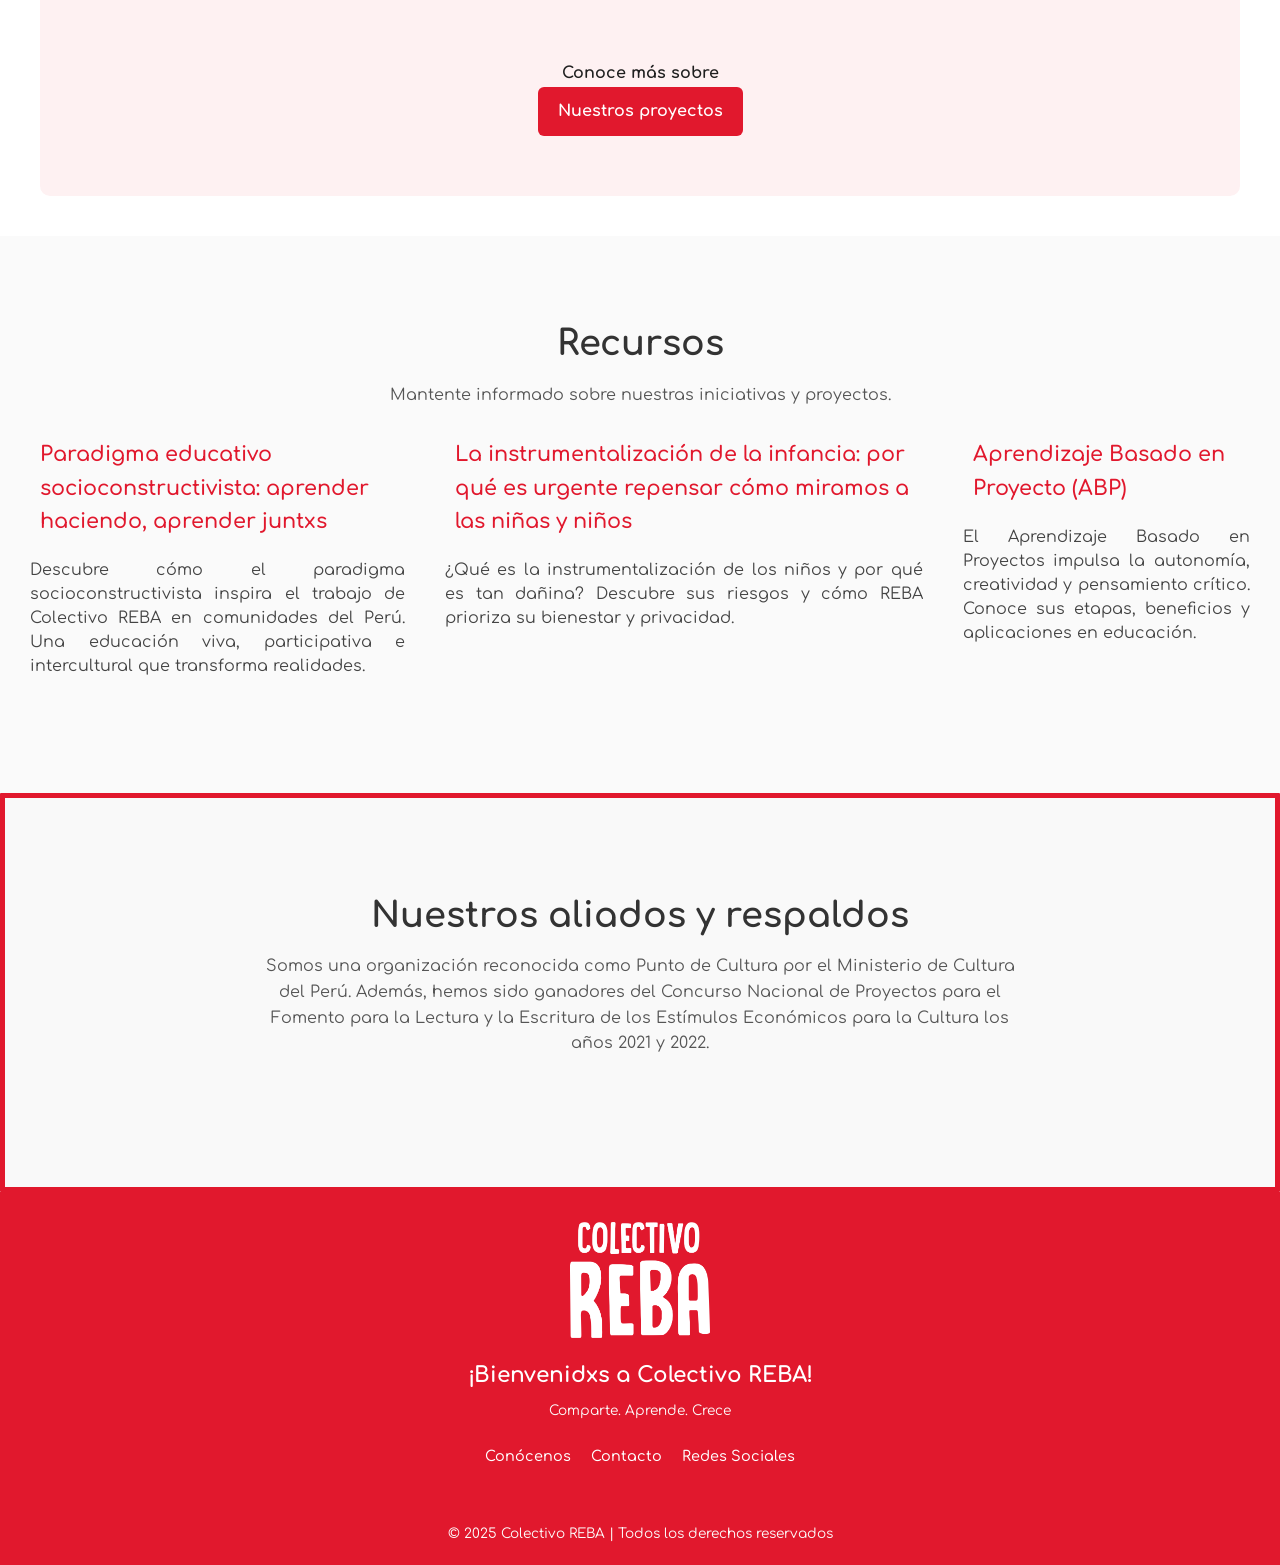
==== commit 347e8ce9: "Update image sources and styles for improved layout; remove unused stylesheet" ====
--- a/index.html
+++ b/index.html
@@ -4,7 +4,8 @@
 <head>
     <meta charset="UTF-8">
     <meta name="viewport" content="width=device-width, initial-scale=1.0">
-    <meta name="description" content="Compartimos aprendizajes con niñas, niños y adolescentes de contextos complejos del Perú desde la horizontalidad, colectividad y diversidad.">
+    <meta name="description"
+        content="Compartimos aprendizajes con niñas, niños y adolescentes de contextos complejos del Perú desde la horizontalidad, colectividad y diversidad.">
     <title>Colectivo REBA</title>
     <link rel="stylesheet" href="styles.css">
     <link rel="icon" type="image/png" href="assets-webp/LOGO REBA E1182D.webp">
@@ -29,7 +30,7 @@
         </button>
 
         <nav id="main-nav" aria-hidden="true">
-              <a href="quehacemos.html">Sobre Colectivo REBA</a>
+            <a href="quehacemos.html">Sobre Colectivo REBA</a>
             <a href="proyectos.html">Nuestros Proyectos</a>
             <a href="sumate.html">¡Súmate!</a>
             <a href="servicios.html">Servicios</a>
@@ -44,8 +45,9 @@
         <div class="hero-content">
             <h1>¡Bienvenidxs a Colectivo REBA!</h1>
             <p>Comparte. Aprende. Crece</p>
-              <a href="assets/Colectivo REBA - Entidad Perceptora de Donaciones.pdf" download class="button" id="open">¿Cómo donar?</a>
-           <!-- <div class="modal-container" id="modal-container">
+            <a href="assets/Colectivo REBA - Entidad Perceptora de Donaciones.pdf" download class="button"
+                id="open">¿Cómo donar?</a>
+            <!-- <div class="modal-container" id="modal-container">
                 <div class="modal">
                     <img src="assets-webp/dona.webp" alt="Somos perceptora de donaciones" loading="lazy" width="400" height="300">
                     <button class="button" id="close">CERRAR</button> -->
@@ -60,20 +62,31 @@
     <section class="projects">
         <div class="cards">
             <div class="card">
-                <img src="assets-webp/lecturas_noc_1.webp" alt="Lecturas nocturnas 2026" loading="lazy" width="400" height="300">
+                <img src="assets-webp/lecturas_noc_1.webp" alt="Lecturas nocturnas 2026" loading="lazy" width="400"
+                    height="300">
                 <h3> Lecturas nocturnas (2026) </h3>
-                <p> Es nuestra nueva creación colectiva, con ella buscamos compartir espacios que evoquen y despierten los sentidos para explorar la lectura de forma sensitiva, así construir significados más profundos, sensibles y personales.</p>
+                <p> Es nuestra nueva creación colectiva, con ella buscamos compartir espacios que evoquen y despierten
+                    los sentidos para explorar la lectura de forma sensitiva, así construir significados más profundos,
+                    sensibles y personales.</p>
             </div>
             <div class="card">
-                <img src="assets-webp/impresiones_1.webp" alt="Impresiones barriales 2026" loading="lazy" width="400" height="300">
+                <img src="assets-webp/impresiones_1.webp" alt="Impresiones barriales 2026" loading="lazy" width="400"
+                    height="300">
                 <h3> Impresiones barriales (2026) </h3>
-                <p>Implementado en alianza con Casa Taller Amaru en el AA.HH “Virgen del Carmen” (El Agustino, Lima) con el objetivo de promover la reflexión de formas más sanas de convivencia a través de la lectura en voz alta, la conversación literaria, la exploración de los lenguajes artísticos (mural, cerámica y pintura) y el préstamo de libros a domicilio.</p>
+                <p>Implementado en alianza con Casa Taller Amaru en el AA.HH “Virgen del Carmen” (El Agustino, Lima) con
+                    el objetivo de promover la reflexión de formas más sanas de convivencia a través de la lectura en
+                    voz alta, la conversación literaria, la exploración de los lenguajes artísticos (mural, cerámica y
+                    pintura) y el préstamo de libros a domicilio.</p>
             </div>
             <div class="card">
-                <img src="assets-webp/IMG_0182.webp" alt="Leer para crear 2012-2025" loading="lazy" width="400" height="300">
+                <img src="assets-webp/leerparacrear_principal.webp" alt="Leer para crear 2012-2025" loading="lazy" width="400"
+                    height="300">
                 <h3> Leer para crear (2012 - 2025)</h3>
-                <p>Fomentamos el acceso al ejercicio del derecho a la lectura en zonas rurales como: Las Brisas de Abancay (Ucayali); Huacho (Oyón, Lima); Obrajillo (Canta, Lima); y San Pedro de Casta (Huarochirí, Lima). En los años que venimos desarrollando este programa hemos compartido con más de 500 niñas, niños y adolescentes.</p>
-             </div>
+                <p>Fomentamos el acceso al ejercicio del derecho a la lectura en zonas rurales como: Las Brisas de
+                    Abancay (Ucayali); Huacho (Oyón, Lima); Obrajillo (Canta, Lima); y San Pedro de Casta (Huarochirí,
+                    Lima). En los años que venimos desarrollando este programa hemos compartido con más de 500 niñas,
+                    niños y adolescentes.</p>
+            </div>
             <div class="project-info">
                 <p> Conoce más sobre </p>
                 <a href="proyectos.html" class="button">Nuestros proyectos</a>
@@ -93,7 +106,7 @@
         <div class="newsletter-container">
             <div class="newsletter-card">
                 <!-- <div class="image-placeholder"></div> -->
-                <a href="noticias.html">
+                <a href="recursos.html">
                     <h3>Paradigma educativo socioconstructivista: aprender haciendo, aprender juntxs
                     </h3>
                 </a>
@@ -102,7 +115,7 @@
             </div>
             <div class="newsletter-card">
                 <!--  <div class="image-placeholder"></div> -->
-                <a href="noticias.html">
+                <a href="recursos.html">
                     <h3>La instrumentalización de la infancia: por qué es urgente repensar cómo miramos a las niñas y
                         niños</h3>
                 </a>
@@ -111,7 +124,7 @@
             </div>
             <div class="newsletter-card">
                 <!--  <div class="image-placeholder"></div>-->
-                <a href="noticias.html">
+                <a href="recursos.html">
                     <h3>Aprendizaje Basado en Proyecto (ABP)</h3>
                 </a>
                 <p>El Aprendizaje Basado en Proyectos impulsa la autonomía, creatividad y pensamiento crítico. Conoce
@@ -138,7 +151,8 @@
     <footer>
         <section class="donation-section hero">
             <div class="logo">
-                <img src="assets-webp/LOGO REBA BLANCO.webp" alt="Colectivo REBA" loading="lazy" width="180" height="60">
+                <img src="assets-webp/LOGO REBA BLANCO.webp" alt="Colectivo REBA" loading="lazy" width="180"
+                    height="60">
             </div>
 
             <div class="hero-content">
--- a/styles.css
+++ b/styles.css
@@ -211,20 +211,20 @@
   background-position: center 50%;
 }
 .hero2-home{
- background-image: url('assets/proyecto.jpg');
+ background-image: url('assets-webp/proyecto.webp');
   background-repeat: no-repeat;
   background-attachment: fixed;
   background-position: center center;
 }
 .hero3-home{
- background-image: url('assets/sumate.jpg');
+ background-image: url('assets-webp/sumate_nueva.webp');
   background-repeat: no-repeat;
   background-attachment: fixed;
-  background-position: center center;
+  background-position: bottom;
 }
 
 .hero4-home{
- background-image: url('assets/recursos.jpg');
+ background-image: url('assets-webp/recursos.webp');
   background-repeat: no-repeat;
   background-attachment: fixed;
   background-position: center center;
@@ -237,7 +237,7 @@
   background-position: center center;
 }
 .hero6-home{
- background-image: url('assets/IMG_0169.jpg');
+ background-image: url('assets-webp/IMG_0169.webp');
   background-repeat: no-repeat;
   background-attachment: fixed;
   background-position: center center;
@@ -337,7 +337,7 @@
     color: var(--reba-dark);
     padding: 30px;
     width: 30%;
-    text-align: center;
+    text-align: justify;
     border-radius: 10px;
     min-height: 500px;
 }
@@ -375,7 +375,9 @@
 .newsletter p {
   color: #555;
   max-width: 700px;
- /* margin: auto ;*/
+  margin-left: auto;
+  margin-right: auto;
+  text-align: center;
   margin-bottom: 20px;
   font-size: 1rem;
   line-height: 1.6;
@@ -477,7 +479,8 @@
  color: #444;
   line-height: 1.5;
   margin-bottom: 15px;
-  text-align: left; /* ✅ esto sí mantiene la alineación a la izquierda */
+  padding: 0 10px;
+  text-align: justify !important;
   display: block;
 }
 
@@ -886,6 +889,7 @@
 .project .short-desc {
     color: var(--reba-muted);
     font-size: 0.98rem;
+    text-align: justify;
 }
 
 .project .full-desc {
@@ -1197,7 +1201,9 @@
 }
 
 @media (max-width: 900px) {
-    .approach-content { max-width: 100%; padding: 18px; box-shadow: none; }
+    .product-grid {
+        grid-template-columns: 1fr;
+    }
 }
 
 /* Footer siempre negro */
